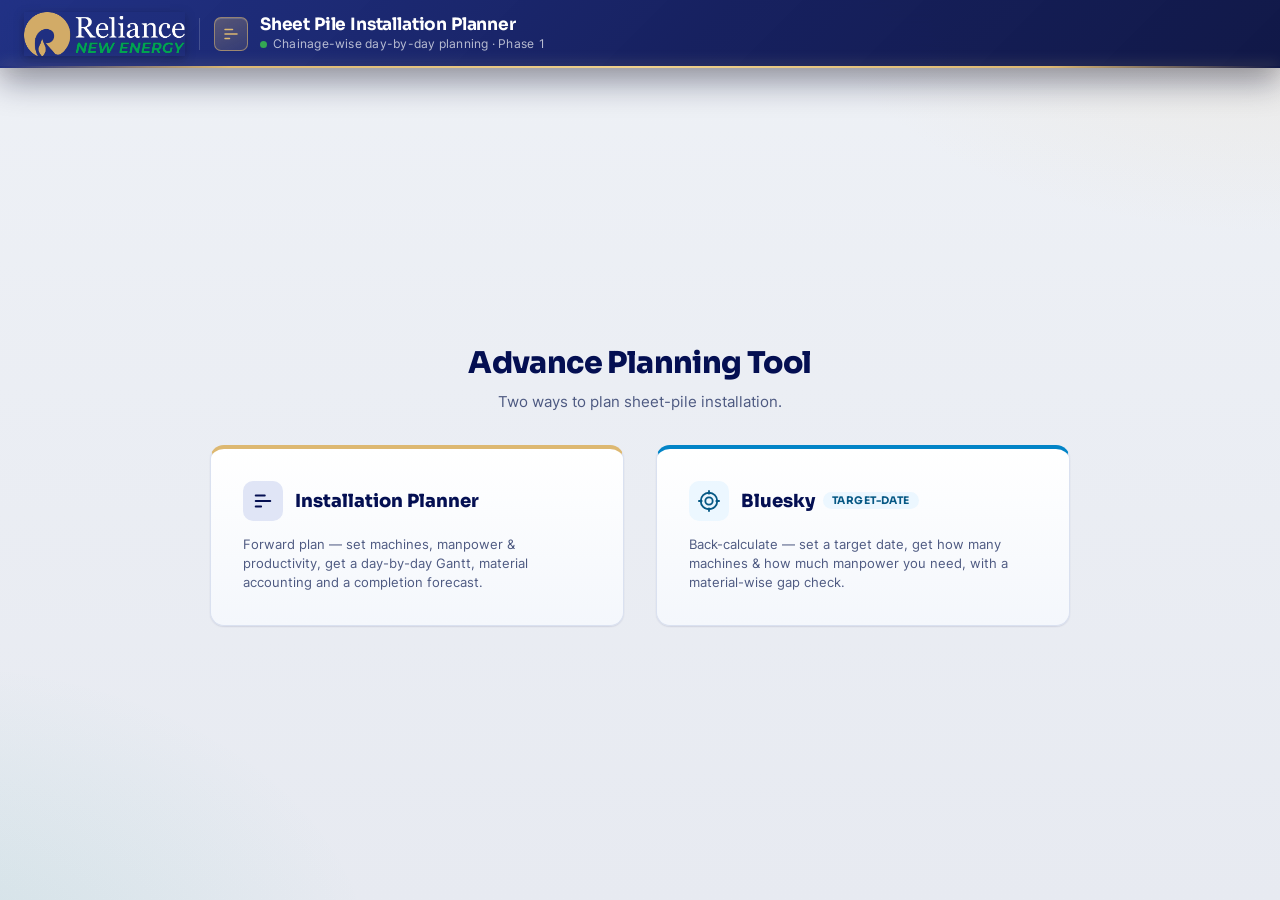
==== index.html @ 80bfe4a7 "Material Avaibility logic update" ====
﻿<!DOCTYPE html>
<html lang="en">
<head>
  <meta charset="UTF-8" />
  <meta name="viewport" content="width=device-width, initial-scale=1.0" />
  <title>Sheet Pile Installation Planner</title>
  <link rel="stylesheet" href="styles.css?v=113" />
  <!--
    SheetJS (xlsx) is vendored locally in ./vendor so the app works fully offline.
    If you prefer the CDN, replace the src below with:
    https://cdnjs.cloudflare.com/ajax/libs/xlsx/0.18.5/xlsx.full.min.js
  -->
  <script src="vendor/xlsx.full.min.js"></script>
</head>
<body>
  <!-- ============================ HEADER ============================ -->
  <header class="app-header">
    <div class="app-header__title">
      <button type="button" id="homeLogoBtn" class="app-header__home" title="Back to home (reset the planner)" aria-label="Back to home">
        <img class="app-header__logo" src="assets/logo1.jpg" alt="Reliance New Energy" />
      </button>
      <span class="app-header__divider" aria-hidden="true"></span>
      <span class="app-header__mark" aria-hidden="true">
        <svg viewBox="0 0 24 24" fill="none" stroke="currentColor" stroke-width="2" stroke-linecap="round" stroke-linejoin="round"><line x1="4" y1="6" x2="14" y2="6"/><line x1="4" y1="12" x2="20" y2="12"/><line x1="4" y1="18" x2="10" y2="18"/></svg>
      </span>
      <div>
        <h1>Sheet Pile Installation Planner</h1>
        <p class="app-header__sub"><span class="live-dot" aria-hidden="true"></span>Chainage-wise day-by-day planning &middot; Phase&nbsp;1 </p>
      </div>
    </div>
    <div class="app-header__actions">
      <!-- The Gantt/Material/Table/Map switcher lives in the Plan card (below the
           forecast), not here. Export stays in the header. -->
      <button type="button" id="exportPlanBtn" class="btn btn--primary" hidden title="Export this plan as a Primavera P6 .xer for taskmapper">
        <svg class="btn-ico" viewBox="0 0 24 24" fill="none" stroke="currentColor" stroke-width="2" stroke-linecap="round" stroke-linejoin="round"><path d="M12 3v12"/><path d="M7 10l5 5 5-5"/><path d="M5 21h14"/></svg><span>Export plan</span>
      </button>
    </div>
  </header>

  <!-- ============================ HOME / MODULE PICKER ============================ -->
  <section class="home" id="homePicker">
    <div class="home__inner">
      <h2 class="home__title">Advance Planning Tool</h2>
      <p class="home__sub">Two ways to plan sheet-pile installation.</p>
      <div class="home__cards">
        <button type="button" class="modcard" data-module="planner">
          <span class="modcard__head">
            <span class="modcard__icon" aria-hidden="true">
              <svg viewBox="0 0 24 24" fill="none" stroke="currentColor" stroke-width="2" stroke-linecap="round" stroke-linejoin="round"><line x1="4" y1="6" x2="14" y2="6"/><line x1="4" y1="12" x2="20" y2="12"/><line x1="4" y1="18" x2="10" y2="18"/></svg>
            </span>
            <span class="modcard__name">Installation Planner</span>
          </span>
          <span class="modcard__desc">Forward plan &mdash; set machines, manpower &amp; productivity, get a day-by-day Gantt, material accounting and a completion forecast.</span>
        </button>
        <button type="button" class="modcard modcard--bluesky" data-module="bluesky">
          <span class="modcard__head">
            <span class="modcard__icon" aria-hidden="true">
              <svg viewBox="0 0 24 24" fill="none" stroke="currentColor" stroke-width="2" stroke-linecap="round" stroke-linejoin="round"><circle cx="12" cy="12" r="9"/><circle cx="12" cy="12" r="4"/><line x1="12" y1="1" x2="12" y2="4"/><line x1="12" y1="20" x2="12" y2="23"/><line x1="1" y1="12" x2="4" y2="12"/><line x1="20" y1="12" x2="23" y2="12"/></svg>
            </span>
            <span class="modcard__name">Bluesky <span class="modcard__tag">target-date</span></span>
          </span>
          <span class="modcard__desc">Back-calculate &mdash; set a target date, get how many machines &amp; how much manpower you need, with a material-wise gap check.</span>
        </button>
      </div>
    </div>
  </section>

  <!-- ============================ INSTALLATION PLANNER MODULE ============================
       Forward planner: user sets machines/manpower/productivity; the engine (engine.js)
       simulates day-by-day and renders Gantt/Material/Table/Map + validation. Layout is a
       collapsible top input panel (#paramsCard) over the full-width results (.bs-results). -->
  <main class="layout layout--stack" id="plannerLayout" hidden>
   <div class="bs-shell">

      <!-- ---- Data files (hidden: files are auto-loaded from ./data/; this card only
           re-appears as a fallback if auto-loading fails, e.g. opened via file://) ---- -->
      <section class="card" id="dataCard" hidden>
        <div class="card__head">
          <h2 class="card__title">Data Files</h2>
          <span class="badge" id="dataStatusBadge">0 / 3 loaded</span>
        </div>
        <div class="card__body">
          <p class="hint">Upload the three source files. Each is parsed in your browser; nothing is uploaded to a server.</p>

          <div class="filerow" data-file="manpower">
            <div class="filerow__main">
              <label class="filelabel">Manpower &amp; machines <span class="filelabel__ext">.xlsx</span></label>
              <div class="filerow__status" data-role="status">Waiting&hellip;</div>
            </div>
            <input type="file" accept=".xlsx" data-input="manpower" />
          </div>

          <div class="filerow" data-file="material">
            <div class="filerow__main">
              <label class="filelabel">Material logistics <span class="filelabel__ext">.xlsx</span></label>
              <div class="filerow__status" data-role="status">Waiting&hellip;</div>
            </div>
            <input type="file" accept=".xlsx" data-input="material" />
          </div>

          <div class="filerow" data-file="progress">
            <div class="filerow__main">
              <label class="filelabel">Progress history <span class="filelabel__ext">.xlsx</span></label>
              <div class="filerow__status" data-role="status">Waiting&hellip;</div>
            </div>
            <input type="file" accept=".xlsx" data-input="progress" />
          </div>

          <div class="filerow__try">
            <button type="button" id="tryBundledBtn" class="btn btn--ghost btn--sm">Try loading bundled ./data files</button>
            <span class="hint hint--inline">(works only when served over http; otherwise upload above)</span>
          </div>
        </div>
      </section>

      <!-- ---- Parameters: collapsible top panel ---- -->
      <section class="bs-panel" id="paramsCard" aria-disabled="true">
        <button type="button" class="bs-panel__bar" id="plannerPanelToggle" aria-expanded="true" aria-controls="paramsBody">
          <span class="bs-panel__title">
            <svg class="bs-panel__ico" viewBox="0 0 24 24" fill="none" stroke="currentColor" stroke-width="2" stroke-linecap="round" stroke-linejoin="round"><path d="M13 2 4 14h6l-1 8 9-12h-6l1-8z"/></svg>
            Plan Parameters
          </span>
          <span class="bs-panel__hint">Onsite last-7-day averages &middot; edit as needed</span>
          <span class="bs-panel__chev" aria-hidden="true">
            <svg viewBox="0 0 24 24" fill="none" stroke="currentColor" stroke-width="2.2" stroke-linecap="round" stroke-linejoin="round"><path d="M6 9l6 6 6-6"/></svg>
          </span>
        </button>

        <div class="bs-panel__wrap" id="paramsBody">
          <div class="bs-panel__body">
            <p class="placeholder" id="paramsPlaceholder">Loading data from ./data/ &hellip;</p>

            <div id="paramsForm" hidden>
              <div class="pl-cols">
                <!-- Column 1 — scope -->
                <div class="bs-col">
                  <div class="field">
                    <span class="field__label">Chainage Priority <span class="field__tag">select one or more</span></span>
                    <div class="ms" id="pPriorityMS">
                      <div class="ms__control" id="pPriorityControl" tabindex="0" role="button" aria-haspopup="listbox" aria-expanded="false">
                        <span class="ms__pills" id="pPriorityPills"></span>
                        <span class="ms__arrow" aria-hidden="true">
                          <svg viewBox="0 0 24 24" fill="none" stroke="currentColor" stroke-width="2" stroke-linecap="round" stroke-linejoin="round"><path d="M6 9l6 6 6-6"/></svg>
                        </span>
                      </div>
                      <div class="ms__menu" id="pPriorityMenu" hidden role="listbox" aria-multiselectable="true"></div>
                    </div>
                  </div>
                  <div class="field">
                    <span class="field__label">Plan Period</span>
                    <div class="radiorow" id="pPeriod">
                      <label class="radio"><input type="radio" name="period" value="2" checked /> 2 weeks</label>
                      <label class="radio"><input type="radio" name="period" value="3" /> 3 weeks</label>
                    </div>
                  </div>
                  <div class="field">
                    <label class="field__label" for="pStart">Plan Start Date <span class="field__tag">Mondays only</span></label>
                    <input type="date" id="pStart" class="input" />
                    <p class="field__hint" id="pStartHint">Default = first Monday after the latest dated record.</p>
                  </div>
                </div>

                <div class="bs-col__divider" aria-hidden="true"></div>

                <!-- Column 2 — resources. Two paired rows (each one aligned slot) so the
                     rows line up with Column 1's single-field slots. -->
                <div class="bs-col">
                  <div class="field-pair">
                    <div class="field">
                      <label class="field__label" for="pMachines">Machines Deployable</label>
                      <input type="number" id="pMachines" class="input" min="0" step="1" />
                      <p class="field__hint" id="pMachinesHint">7-day onsite Avg</p>
                    </div>
                    <div class="field">
                      <label class="field__label" for="pManpower">Manpower</label>
                      <input type="number" id="pManpower" class="input" min="0" step="1" />
                      <p class="field__hint" id="pManpowerHint">7-day onsite Avg</p>
                    </div>
                  </div>
                  <div class="field-pair">
                    <div class="field">
                      <span class="field__label">Work Days / week</span>
                      <div class="ms ms--plain" id="pWorkDaysMS">
                        <div class="ms__control" id="pWorkDaysControl" tabindex="0" role="button" aria-haspopup="listbox" aria-expanded="false">
                          <span class="ms__pills" id="pWorkDaysPills"></span>
                          <span class="ms__arrow" aria-hidden="true">
                            <svg viewBox="0 0 24 24" fill="none" stroke="currentColor" stroke-width="2" stroke-linecap="round" stroke-linejoin="round"><path d="M6 9l6 6 6-6"/></svg>
                          </span>
                        </div>
                        <div class="ms__menu" id="pWorkDaysMenu" hidden role="listbox"></div>
                      </div>
                      <input type="hidden" id="pWorkDays" value="6" />
                    </div>
                    <div class="field">
                      <label class="field__label" for="pWorkhours">Workhours / day</label>
                      <input type="number" id="pWorkhours" class="input" min="1" step="1" />
                      <p class="field__hint" id="pWorkhoursHint">7-day onsite Avg</p>
                    </div>
                  </div>
                  <div class="notice notice--warn" id="capNotice" hidden></div>
                  <div class="field">
                    <label class="field__label" for="pProductivity">
                      Productivity <span class="field__tag">piles / machine / hour</span>
                      <span class="info" id="prodInfo" tabindex="0">&#9432;<span class="info__pop" id="prodInfoPop"></span></span>
                      <span class="seg seg--tight" id="pProdWindowSeg">
                        <button type="button" class="seg__btn is-active" data-window="7">Last 7 days</button>
                        <button type="button" class="seg__btn" data-window="30">Last 30 days</button>
                      </span>
                    </label>
                    <input type="number" id="pProductivity" class="input" min="0.001" step="0.001" />
                    <p class="field__hint" id="pProductivityHint">Onsite Avg (last 7 days)</p>
                  </div>
                </div>

                <div class="bs-col__divider" aria-hidden="true"></div>

                <!-- Column 3 — adjustments -->
                <div class="bs-col">
                  <div class="field">
                    <span class="field__label">Hindrances <span class="field__tag">plan-wide</span></span>
                    <div id="hindranceList" class="hindrance-list"></div>
                    <button type="button" id="addHindranceBtn" class="btn btn--ghost btn--sm">+ Add hindrance</button>
                  </div>
                  <!-- Ramp-up settings inputs are kept in the DOM (hidden) so the engine
                       and the live curve still use their default values; only the
                       Ramp-up curve preview is shown to the planner. -->
                  <div hidden id="rampInputs">
                    <div class="field-grid">
                      <div class="field">
                        <label class="field__label" for="pRampN">Days to steady-state (n)</label>
                        <input type="number" id="pRampN" class="input" min="0" step="1" value="7" />
                      </div>
                      <div class="field">
                        <label class="field__label" for="pPrevMachines">Machines from previous plan</label>
                        <input type="number" id="pPrevMachines" class="input" min="0" step="1" />
                        <p class="field__hint" id="pPrevHint">from localStorage / first run = machines</p>
                      </div>
                    </div>
                    <div class="field">
                      <label class="field__label" for="pRampProfile">Ramp profile (day 0&hellip;n multipliers)</label>
                      <input type="text" id="pRampProfile" class="input input--mono" value="0.45, 0.58, 0.70, 0.80, 0.88, 0.94, 0.98, 1.00" />
                    </div>
                  </div>
                  <div class="field">
                    <label class="field__label">Ramp-up curve <span class="field__tag">live preview</span></label>
                    <div class="ramp-chart" id="rampChart"></div>
                  </div>
                </div>
              </div>

              <div class="bs-actions" id="paramsFoot" hidden>
                <button type="button" id="generateBtn2" class="btn btn--primary bs-process">
                  <svg class="btn-ico" viewBox="0 0 24 24" fill="none" stroke="currentColor" stroke-width="2" stroke-linecap="round" stroke-linejoin="round"><path d="M13 2 4 14h6l-1 8 9-12h-6l1-8z"/></svg><span>Process Plan</span>
                </button>
              </div>
            </div>
          </div>
        </div>
      </section>

    <!-- ============================ RESULTS ============================ -->
    <div class="bs-results">
      <section class="card card--ribbon" id="resultsCard" hidden>
        <div class="card__head">
          <h2 class="card__title">Plan</h2>
          <div class="card__head-meta" id="planMeta"></div>
        </div>
        <div class="card__body">
          <!-- Plan summary: headline + KPI tiles, populated on Generate. -->
          <div class="plan-summary" id="planSummary" hidden></div>

          <!-- View switcher (Gantt / Material / Table / Map) — sits below the forecast. -->
          <div class="view-toggle view-toggle--inpanel" id="viewToggle" hidden>
            <button type="button" class="view-toggle__btn is-active" data-view="gantt">
              <svg class="vt-ico" viewBox="0 0 24 24" fill="none" stroke="currentColor" stroke-width="2" stroke-linecap="round" stroke-linejoin="round"><line x1="4" y1="6" x2="14" y2="6"/><line x1="4" y1="12" x2="20" y2="12"/><line x1="4" y1="18" x2="10" y2="18"/></svg><span>Gantt</span>
            </button>
            <button type="button" class="view-toggle__btn" data-view="material">
              <svg class="vt-ico" viewBox="0 0 24 24" fill="none" stroke="currentColor" stroke-width="2" stroke-linecap="round" stroke-linejoin="round"><path d="M12 2 3 7v10l9 5 9-5V7z"/><path d="M3 7l9 5 9-5"/><path d="M12 12v10"/></svg><span>Material</span>
            </button>
            <button type="button" class="view-toggle__btn" data-view="table">
              <svg class="vt-ico" viewBox="0 0 24 24" fill="none" stroke="currentColor" stroke-width="2" stroke-linecap="round" stroke-linejoin="round"><rect x="3" y="4" width="18" height="16" rx="2"/><line x1="3" y1="10" x2="21" y2="10"/><line x1="9" y1="4" x2="9" y2="20"/></svg><span>Table</span>
            </button>
            <button type="button" class="view-toggle__btn" data-view="map">
              <svg class="vt-ico" viewBox="0 0 24 24" fill="none" stroke="currentColor" stroke-width="2" stroke-linecap="round" stroke-linejoin="round"><path d="M9 4 3 6v14l6-2 6 2 6-2V4l-6 2z"/><line x1="9" y1="4" x2="9" y2="18"/><line x1="15" y1="6" x2="15" y2="20"/></svg><span>Map</span>
            </button>
          </div>

          <div class="emptystate" id="resultsEmpty">
            <div class="emptystate__icon">&#128221;</div>
            <p>Load data, choose a priority, then <strong>Generate Plan</strong>.</p>
          </div>

          <!-- Gantt -->
          <div class="view view--gantt" id="ganttView" hidden>
            <div class="gantt-controls">
              <div class="seg" id="ganttColorMode">
                <span class="seg__label">Color by:</span>
                <button type="button" class="seg__btn is-active" data-mode="profile">Material</button>
                <button type="button" class="seg__btn" data-mode="machine">Machine</button>
              </div>
              <div class="gantt-legend" id="ganttLegend"></div>
            </div>
            <div class="gantt-scroll" id="ganttScroll"></div>
          </div>

          <!-- Material (day-by-day availability per profile) -->
          <div class="view view--material" id="materialView" hidden>
            <div class="table-controls">
              <span class="hint hint--inline" id="materialSummary"></span>
            </div>
            <div class="table-scroll" id="materialScroll"></div>
            <p class="field__hint" style="margin-top:8px">
              <strong>(AVAIL) Available</strong> = net <strong>Accepted at Site</strong> stock (already-installed piles deducted) carried into the day, before that day's use.
              <strong>(IN) Inbound</strong> = qty arriving that day (Expected Arrival); it rolls into Available the next day.
              <strong>Used</strong> = piles the plan installs that day; the balance carries to the next day. Inbound shows on off days too, since material still arrives.
            </p>
          </div>

          <!-- Table -->
          <div class="view view--table" id="tableView" hidden>
            <div class="table-controls">
              <label class="inline-field">Group by
                <select id="tableGroup" class="input input--sm">
                  <option value="date" selected>Date</option>
                  <option value="chainage">Chainage</option>
                  <option value="machine">Machine</option>
                </select>
              </label>
              <span class="hint hint--inline" id="tableSummary"></span>
            </div>
            <div class="table-scroll" id="tableScroll"></div>
          </div>

          <!-- Map (plan view of the sheetpile boundary) -->
          <div class="view view--map" id="mapView" hidden>
            <div class="map-controls">
              <div class="seg" id="mapZoom">
                <span class="seg__label">Zoom:</span>
                <button type="button" class="seg__btn" id="mapZoomOut" title="Zoom out">&minus;</button>
                <button type="button" class="seg__btn" id="mapZoomFit" title="Fit to view">Fit</button>
                <button type="button" class="seg__btn" id="mapZoomIn" title="Zoom in">+</button>
              </div>
              <div class="map-legend" id="mapLegend"></div>
            </div>
            <div class="map-canvas" id="mapScroll"></div>
            <div class="map-info" id="mapInfo">Drag to pan, scroll to zoom. Hover a chainage for details; click to pin. Click a legend entry to filter.</div>
          </div>
        </div>
      </section>

      <!-- Validation -->
      <section class="card" id="validationCard" hidden>
        <div class="card__head">
          <h2 class="card__title">Manpower resources and productivity</h2>
          <span class="badge" id="feasibilityBadge"></span>
        </div>
        <div class="card__body" id="validationBody"></div>
      </section>

      <!-- Recent progress: piles installed, aggregated by week or month (from progress history) -->
      <section class="card" id="progressCard" hidden>
        <div class="card__body">
          <!-- Header row: title + dynamic subtitle (left), Week/Month toggle + ‹ › paging (right). -->
          <div class="subm-head">
            <div>
              <h2 class="subm-title">Recent progress <span class="subm-title__help" tabindex="0" title="• Week: Monday to Sunday (7 days)&#10;• Month: All days in a calendar month"><svg viewBox="0 0 24 24" width="16" height="16" fill="none" stroke="currentColor" stroke-width="2" stroke-linecap="round" stroke-linejoin="round"><circle cx="12" cy="12" r="10"/><path d="M12 16v-4M12 8h.01"/></svg></span></h2>
              <p class="subm-sub" id="progressSub"></p>
            </div>
            <div class="subm-controls">
              <div class="seg2" id="progressMode">
                <button type="button" class="seg2__btn is-active" data-mode="week">Week</button>
                <button type="button" class="seg2__btn" data-mode="month">Month</button>
              </div>
              <div class="progress-nav">
                <button type="button" class="progress-nav__btn" id="progressPrev" title="Older" aria-label="Older">
                  <svg viewBox="0 0 24 24" width="16" height="16" fill="none" stroke="currentColor" stroke-width="2.4" stroke-linecap="round" stroke-linejoin="round"><path d="M15 18l-6-6 6-6"/></svg>
                </button>
                <button type="button" class="progress-nav__btn" id="progressNext" title="Newer" aria-label="Newer">
                  <svg viewBox="0 0 24 24" width="16" height="16" fill="none" stroke="currentColor" stroke-width="2.4" stroke-linecap="round" stroke-linejoin="round"><path d="M9 6l6 6-6 6"/></svg>
                </button>
              </div>
            </div>
          </div>
          <div class="daychart" id="progressChart"></div>
          <!-- Legend -->
          <div class="subm-legend">
            <span class="subm-legend__item"><span class="subm-legend__dot"></span> Piles installed</span>
            <span class="subm-legend__item"><span class="subm-legend__line"></span> <span id="progressTrendLabel">Moving avg (3-week)</span></span>
          </div>
        </div>
      </section>
    </div>
   </div>
  </main>

  <!-- ============================ BLUESKY MODULE ============================
       Target-date back-planner: user sets a target date + priorities; bluesky.js back-
       calculates the machines/manpower needed, a material gap check, a schedule and a
       schedule-led probability of success. Wiring/rendering live in bluesky_ui.js. -->
  <main class="layout layout--bluesky" id="blueskyLayout" hidden>
   <div class="bs-shell">

    <!-- ---- Bluesky inputs: collapsible top panel ---- -->
    <section class="bs-panel" id="bsParamsCard">
      <button type="button" class="bs-panel__bar" id="bsPanelToggle" aria-expanded="true" aria-controls="bsPanelWrap">
        <span class="bs-panel__title">
          <svg class="bs-panel__ico" viewBox="0 0 24 24" fill="none" stroke="currentColor" stroke-width="2" stroke-linecap="round" stroke-linejoin="round"><circle cx="12" cy="12" r="9"/><circle cx="12" cy="12" r="3"/></svg>
          Target &amp; Scope
        </span>
        <span class="bs-panel__hint" id="bsPanelHint">Set your target date, priorities &amp; pace</span>
        <span class="bs-panel__chev" aria-hidden="true">
          <svg viewBox="0 0 24 24" fill="none" stroke="currentColor" stroke-width="2.2" stroke-linecap="round" stroke-linejoin="round"><path d="M6 9l6 6 6-6"/></svg>
        </span>
      </button>

      <div class="bs-panel__wrap" id="bsPanelWrap">
        <div class="bs-panel__body">
          <p class="placeholder" id="bsPlaceholder">Loading data from ./data/ &hellip;</p>

          <div id="bsForm" hidden>
            <div class="bs-cols">
              <!-- Section 1 — target & scope -->
              <div class="bsp-col bsp-col--scope">
                <div class="field">
                  <label class="field__label" for="bsTarget">Target Date <span class="field__tag">finish by</span></label>
                  <input type="date" id="bsTarget" class="input" />
                  <p class="field__hint" id="bsStartHint"></p>
                </div>

                <div class="field">
                  <span class="field__label">Priorities <span class="field__tag">select one or more</span></span>
                  <div class="ms" id="bsPriorityMS">
                    <div class="ms__control" id="bsMsControl" tabindex="0" role="button" aria-haspopup="listbox" aria-expanded="false">
                      <span class="ms__pills" id="bsMsPills"></span>
                      <span class="ms__arrow" aria-hidden="true">
                        <svg viewBox="0 0 24 24" fill="none" stroke="currentColor" stroke-width="2" stroke-linecap="round" stroke-linejoin="round"><path d="M6 9l6 6 6-6"/></svg>
                      </span>
                    </div>
                    <div class="ms__menu" id="bsMsMenu" hidden role="listbox" aria-multiselectable="true"></div>
                  </div>
                  <p class="field__hint" id="bsScopeHint"></p>
                </div>

                <div class="field">
                  <label class="field__label">Ramp-up curve <span class="field__tag">live preview</span></label>
                  <div class="ramp-chart" id="bsRampChart"></div>
                </div>
              </div>

              <div class="bs-col__divider" aria-hidden="true"></div>

              <!-- Section 2 — pace -->
              <div class="bsp-col">
                <div class="field">
                  <span class="field__label">Work Days / week</span>
                  <div class="ms ms--plain" id="bsWorkDaysMS">
                    <div class="ms__control" id="bsWorkDaysControl" tabindex="0" role="button" aria-haspopup="listbox" aria-expanded="false">
                      <span class="ms__pills" id="bsWorkDaysPills"></span>
                      <span class="ms__arrow" aria-hidden="true">
                        <svg viewBox="0 0 24 24" fill="none" stroke="currentColor" stroke-width="2" stroke-linecap="round" stroke-linejoin="round"><path d="M6 9l6 6 6-6"/></svg>
                      </span>
                    </div>
                    <div class="ms__menu" id="bsWorkDaysMenu" hidden role="listbox"></div>
                  </div>
                  <input type="hidden" id="bsWorkDays" value="6" />
                </div>
                <div class="field">
                  <label class="field__label" for="bsWorkhours">Workhours / day</label>
                  <input type="number" id="bsWorkhours" class="input" min="1" step="1" />
                </div>
                <div class="field">
                  <label class="field__label" for="bsProductivity">
                    Productivity <span class="field__tag">piles / machine / hour</span>
                    <span class="info" id="bsProdInfo" tabindex="0">&#9432;<span class="info__pop" id="bsProdInfoPop"></span></span>
                  </label>
                  <input type="number" id="bsProductivity" class="input" min="0.001" step="0.001" />
                  <p class="field__hint" id="bsProdHint">Onsite Avg (last 7 days)</p>
                </div>
                <div class="field">
                  <label class="field__label" for="bsPrevMachines">Already Installed Machines <span class="field__tag">steady-state</span></label>
                  <input type="number" id="bsPrevMachines" class="input" min="0" step="1" />
                  <p class="field__hint" id="bsPrevHint">Machines beyond this ramp up before reaching full productivity.</p>
                </div>
              </div>
            </div>

            <div class="bs-actions">
              <button type="button" id="bsCalcBtn" class="btn btn--primary bs-process">
                <svg class="btn-ico" viewBox="0 0 24 24" fill="none" stroke="currentColor" stroke-width="2" stroke-linecap="round" stroke-linejoin="round"><circle cx="12" cy="12" r="9"/><circle cx="12" cy="12" r="3"/></svg><span>Process Plan</span>
              </button>
            </div>
          </div>
        </div>
      </div>
    </section>

    <!-- ---- Bluesky results ---- -->
    <div class="bs-results">
      <section class="card card--ribbon" id="bsResultsCard" hidden>
        <div class="card__head">
          <h2 class="card__title">Plan</h2>
          <div class="card__head-meta" id="bsMeta"></div>
        </div>
        <div class="card__body">
          <div class="plan-summary" id="bsSummary" hidden></div>
        </div>
      </section>

      <!-- Tab switcher for the two result panels -->
      <div class="bs-tabs" id="bsTabs" hidden role="tablist">
        <button type="button" class="bs-tab is-active" data-bstab="material" role="tab">Priority &amp; Material-wise Check</button>
        <button type="button" class="bs-tab" data-bstab="plan" role="tab">Chainage-wise &amp; Machine-wise Plan</button>
      </div>

      <section class="card" id="bsProfileCard" hidden>
        <div class="card__head">
          <h2 class="card__title">Priority & Material-wise Check</h2>
          <span class="badge" id="bsProfileBadge"></span>
        </div>
        <div class="card__body">
          <p class="hint" id="bsProfileHint" style="margin-bottom:12px"></p>
          <div class="table-scroll" id="bsProfileScroll"></div>
          <p class="field__hint" style="margin-top:8px">
            <strong>At site</strong> = net Accepted-at-Site stock (already-installed piles deducted).
            <strong>In transit</strong> = ordered material expected to arrive and be usable on/before the target date.
            <strong>Gap</strong> = remaining demand not covered by At site + In transit &mdash; these piles cannot be installed until more material is ordered.
            <strong>Work halts</strong> = the day a profile runs out of material at the required pace.
          </p>
        </div>
      </section>

      <!-- Chainage-wise / machine-wise day-by-day plan (material assumed unlimited) -->
      <section class="card" id="bsTableCard" hidden>
        <div class="card__head">
          <h2 class="card__title">Chainage-wise &amp; machine-wise plan</h2>
          <span class="badge badge--muted">As per Full Material Availability</span>
        </div>
        <div class="card__body">
          <div class="table-controls">
            <label class="inline-field">Group by
              <select id="bsTableGroup" class="input input--sm">
                <option value="date" selected>Date</option>
                <option value="chainage">Chainage</option>
                <option value="machine">Machine</option>
              </select>
            </label>
            <span class="hint hint--inline" id="bsTableSummary"></span>
          </div>
          <div class="table-scroll" id="bsTableScroll"></div>
        </div>
      </section>
    </div>
   </div>
  </main>

  <!-- Bluesky processing loader — a sequential checklist (constant ~3s) -->
  <div class="bs-loader" id="bsLoader" hidden>
    <div class="bs-loader__card">
      <div class="bs-loader__head">
        <span class="bs-loader__spark" aria-hidden="true">
          <svg viewBox="0 0 24 24" fill="none" stroke="currentColor" stroke-width="2" stroke-linecap="round" stroke-linejoin="round"><circle cx="12" cy="12" r="9"/><circle cx="12" cy="12" r="3"/></svg>
        </span>
        <div>
          <div class="bs-loader__title">Processing plan</div>
          <div class="bs-loader__sub">Crunching your target &amp; actuals&hellip;</div>
        </div>
      </div>
      <ul class="bs-loader__list" id="bsLoaderList"></ul>
    </div>
  </div>

  <!-- Blocked-chainages popup (Installation Planner): a table of chainages that
       have no usable material, shown against their profile / item code / scope. -->
  <div class="modal-overlay" id="blockedModal" hidden>
    <div class="modal modal--wide" role="dialog" aria-modal="true" aria-labelledby="blockedModalTitle">
      <div class="modal__head">
        <span id="blockedModalTitle">Blocked chainages &middot; no usable material</span>
        <span class="modal__head-right">
          <span class="warn-badge w-warn" id="blockedCount"></span>
          <button type="button" class="modal__x" id="blockedCloseX" aria-label="Close" title="Close">&times;</button>
        </span>
      </div>
      <div class="modal__body">
        <div class="table-scroll" id="blockedModalScroll"></div>
      </div>
    </div>
  </div>

  <!-- Warnings confirmation modal: review warnings, then Proceed or Abort -->
  <div class="modal-overlay" id="warnModal" hidden>
    <div class="modal" role="dialog" aria-modal="true" aria-labelledby="warnModalTitle">
      <div class="modal__head">
        <span id="warnModalTitle">Plan warnings</span>
        <span class="warn-badge w-warn" id="warnCount"></span>
      </div>
      <div class="modal__body">
        <p class="modal__q">Review the warnings below.</p>
        <ul class="warnlist" id="warnModalList"></ul>
      </div>
      <div class="modal__actions">
        <button type="button" class="btn btn--ghost" id="warnAbort">Abort &mdash; back to planning</button>
        <span class="modal__spacer"></span>
        <button type="button" class="btn btn--primary" id="warnProceed">Proceed</button>
      </div>
    </div>
  </div>

  <!-- Toast -->
  <div class="toast" id="toast" hidden></div>

  <!-- three.js vendored locally (Map view WebGL renderer); works offline. -->
  <script src="vendor/three.min.js"></script>
  <!-- Scripts (load order matters: util -> data -> engine -> xer -> ui).
       The ?v= query string is a cache-buster: bump it whenever js/ changes so
       browsers don't run a stale copy. -->
  <script src="js/chainage_data.js?v=105"></script>
  <script src="js/util.js?v=122"></script>
  <script src="js/data.js?v=122"></script>
  <script src="js/engine.js?v=120"></script>
  <script src="js/xer.js?v=105"></script>
  <script src="js/ui.js?v=121"></script>
  <!-- Bluesky target-date back-planner (loads after ui.js so it can read the shared store). -->
  <script src="js/bluesky.js?v=105"></script>
  <script src="js/bluesky_ui.js?v=108"></script>
</body>
</html>
---- styles.css ----
/* =============================================================================
   Sheet Pile Installation Planner — placeholder design system
   All colors, radii, spacing and typography live in :root so a real design
   system can be dropped in by swapping these custom properties.
   ============================================================================= */

/* ---- Vendored webfonts (offline-safe: files live in ./assets/fonts) --------
   Inter  → dense UI, body, tables, data.
   Sora   → display face for headings and hero numbers.                       */
@font-face { font-family: "Inter"; font-style: normal; font-weight: 400; font-display: swap; src: url("assets/fonts/inter-400.woff2") format("woff2"); }
@font-face { font-family: "Inter"; font-style: normal; font-weight: 500; font-display: swap; src: url("assets/fonts/inter-500.woff2") format("woff2"); }
@font-face { font-family: "Inter"; font-style: normal; font-weight: 600; font-display: swap; src: url("assets/fonts/inter-600.woff2") format("woff2"); }
@font-face { font-family: "Inter"; font-style: normal; font-weight: 700; font-display: swap; src: url("assets/fonts/inter-700.woff2") format("woff2"); }
@font-face { font-family: "Inter"; font-style: normal; font-weight: 800; font-display: swap; src: url("assets/fonts/inter-800.woff2") format("woff2"); }
@font-face { font-family: "Sora"; font-style: normal; font-weight: 600; font-display: swap; src: url("assets/fonts/sora-600.woff2") format("woff2"); }
@font-face { font-family: "Sora"; font-style: normal; font-weight: 700; font-display: swap; src: url("assets/fonts/sora-700.woff2") format("woff2"); }
@font-face { font-family: "Sora"; font-style: normal; font-weight: 800; font-display: swap; src: url("assets/fonts/sora-800.woff2") format("woff2"); }

:root {
  /* ---- Reliance brand ---- */
  --navy:          #040F52;   /* Reliance blue */
  --navy-600:      #1a2a7f;   /* lighter navy (gradients / hover) */
  --navy-500:      #26379c;
  --gold:          #DDB871;   /* Reliance gold (matches Export Plan button gradient midtone) */
  --gold-600:      #CBA157;   /* deeper gold (borders / hover) */
  --gold-700:      #b98f3f;   /* darkest gold (button border) */
  --gold-300:      #F0D28C;
  --gold-100:      #f8ecd4;   /* pale gold wash */
  --green:         #34A853;   /* New Energy green */
  --green-600:     #2b8f46;
  --green-100:     #e4f5ea;

  /* ---- Modern accent tones (used as vivid tinted tiles on the light planner
     surface, so the plan window reads colourful & sleek, not plain white) ---- */
  --t-indigo:      #4f46e5;  --t-indigo-ink: #3730a3;  --t-indigo-bg1: #eef1ff;  --t-indigo-bg2: #e2e7ff;  --t-indigo-bd: #d3daff;
  --t-violet:      #7c3aed;  --t-violet-ink: #5b21b6;  --t-violet-bg1: #f5edfe;  --t-violet-bg2: #ece0fd;  --t-violet-bd: #e2d2fb;
  --t-teal:        #0d9488;  --t-teal-ink:   #0f766e;  --t-teal-bg1:   #e6faf6;  --t-teal-bg2:   #d3f4ee;  --t-teal-bd:   #c2eee5;
  --t-amber:       #d97706;  --t-amber-ink:  #b45309;  --t-amber-bg1:  #fff6e6;  --t-amber-bg2:  #ffedcf;  --t-amber-bd:  #ffe0ad;
  --t-rose:        #e11d48;  --t-rose-ink:   #be123c;  --t-rose-bg1:   #fff0f3;  --t-rose-bg2:   #ffe0e7;  --t-rose-bd:   #ffcdd8;
  --t-sky:         #0284c7;  --t-sky-ink:    #075985;  --t-sky-bg1:    #ecf7ff;  --t-sky-bg2:    #d9eeff;  --t-sky-bd:    #c3e3fb;
  --t-emerald:     #059669;  --t-emerald-ink:#047857;  --t-emerald-bg1:#e8faf0;  --t-emerald-bg2:#d5f4e3;  --t-emerald-bd:#c2edd5;

  /* Surfaces & neutrals (cool blue-grey to sit with navy) */
  --bg:            #e9edf6;
  --surface:       #ffffff;
  --surface-2:     #f4f7fc;
  --surface-3:     #e7edf8;
  --border:        #dae1f0;
  --border-strong: #c1cbe1;

  /* Text (navy-ink) */
  --text:          #0e1738;
  --text-muted:    #4d5981;
  --text-muted1:   #616d92;
  --text-faint:    #8791b0;

  /* Accent = brand navy; gold is the sparkle accent */
  --accent:        #040F52;
  --accent-700:    #1a2a7f;   /* hover: perceptibly lighter navy */
  --accent-100:    #e0e5f6;   /* pale navy wash (row hover / focus) */
  --accent-fg:     #ffffff;

  /* Semantic */
  --success:       #1f8f5f;
  --success-bg:    #e4f5ec;
  --warning:       #b6791f;
  --warning-bg:    #fcf2dd;
  --danger:        #c2412f;
  --danger-bg:     #fbe7e3;
  --info:          #2f5fb0;
  --info-bg:       #e6eefb;

  /* Radii */
  --r-sm: 4px;
  --r-md: 8px;
  --r-lg: 14px;

  /* Spacing scale */
  --s-1: 4px;
  --s-2: 8px;
  --s-3: 12px;
  --s-4: 16px;
  --s-5: 24px;
  --s-6: 32px;

  /* Shadows (navy-tinted) */
  --shadow-sm: 0 1px 2px rgba(4,15,82,0.07), 0 1px 1px rgba(4,15,82,0.04);
  --shadow-md: 0 6px 20px rgba(4,15,82,0.10);
  --shadow-pop: 0 14px 36px rgba(4,15,82,0.24);

  /* Brand gradients */
  --grad-navy: linear-gradient(135deg, #0a1c78 0%, #040F52 55%, #030b3d 100%);
  --grad-gold: linear-gradient(135deg, #F0D28C 0%, #DDB871 52%, #CBA157 100%);

  /* Typography */
  --font: "Inter", -apple-system, BlinkMacSystemFont, "Segoe UI", Roboto, Helvetica, Arial, sans-serif;
  --display: "Sora", "Inter", -apple-system, BlinkMacSystemFont, "Segoe UI", Roboto, Helvetica, Arial, sans-serif;
  --mono: "SFMono-Regular", ui-monospace, "Cascadia Mono", Consolas, monospace;

  --header-h: 68px;
}

/* ---- Reset-ish ---- */
* { box-sizing: border-box; }
/* The HTML `hidden` attribute must always win, even when an element also has an
   author `display` rule (e.g. .modal-overlay/.view-toggle use display:flex). */
[hidden] { display: none !important; }
html, body { margin: 0; padding: 0; }
body {
  font-family: var(--font);
  /* Light, warm-neutral canvas — a faint gold glow top-right, a whisper of teal
     bottom-left. Keeps the workspace calm so the dark control panel + colourful
     result cards carry the identity. */
  background:
    radial-gradient(820px 480px at 100% -6%, rgba(221,184,113,0.16), transparent 60%),
    radial-gradient(760px 520px at -6% 108%, rgba(13,148,136,0.10), transparent 60%),
    linear-gradient(180deg, #eef1f6 0%, #e7eaf1 100%);
  background-color: #e9ecf3;   /* solid fallback so scrolled areas never render blank */
  color: var(--text);
  font-size: 14px;
  line-height: 1.45;
  -webkit-font-smoothing: antialiased;
  -moz-osx-font-smoothing: grayscale;
  text-rendering: optimizeLegibility;
  /* Inter: tabular figures so columns of numbers line up; disambiguated l. */
  font-feature-settings: "tnum" 1, "cv05" 1;
}
h1, h2, h3, p { margin: 0; }
button { font-family: inherit; }
.tnum, .num, td.num, th.num { font-variant-numeric: tabular-nums; }

/* Slim brand scrollbars */
* { scrollbar-width: thin; scrollbar-color: var(--border-strong) transparent; }
::-webkit-scrollbar { width: 10px; height: 10px; }
::-webkit-scrollbar-thumb { background: var(--border-strong); border-radius: 999px; border: 2px solid transparent; background-clip: content-box; }
::-webkit-scrollbar-thumb:hover { background: var(--navy-600); background-clip: content-box; }
::-webkit-scrollbar-track { background: transparent; }

/* ============================ HEADER ============================ */
.app-header {
  position: sticky;
  top: 0;
  z-index: 40;
  height: var(--header-h);
  display: flex;
  align-items: center;
  justify-content: space-between;
  padding: 0 var(--s-5);
  /* frosted-glass navy bar (matches .bs-panel__bar / var(--grad-navy)) */
  background: linear-gradient(135deg, rgba(10,28,120,0.90) 0%, rgba(4,15,82,0.92) 55%, rgba(3,11,61,0.94) 100%);
  backdrop-filter: blur(16px) saturate(1.35);
  -webkit-backdrop-filter: blur(16px) saturate(1.35);
  box-shadow: 0 12px 34px rgba(3,8,40,0.45);
}
/* glowing gold accent line along the bottom edge */
.app-header::after {
  content: ""; position: absolute; left: 0; right: 0; bottom: 0; height: 2.5px;
  background: linear-gradient(90deg, rgba(221,184,113,0) 0%, var(--gold) 18%, var(--gold-300) 50%, var(--gold) 82%, rgba(221,184,113,0) 100%);
  box-shadow: 0 0 14px rgba(240,210,140,0.55);
}
.app-header__title { display: flex; align-items: center; gap: var(--s-3); }
/* Logo doubles as a "home" button (reloads to the fresh planner). */
.app-header__home {
  border: 0; background: transparent; padding: 0; cursor: pointer; line-height: 0;
  border-radius: var(--r-md); transition: transform .12s ease, filter .12s ease;
}
.app-header__home:hover { transform: translateY(-1px); filter: brightness(1.06); }
.app-header__home:focus-visible { outline: 2px solid var(--gold); outline-offset: 2px; }
.app-header__logo {
  height: 44px; width: auto; display: block; object-fit: contain;
  box-shadow: 0 3px 10px rgba(0,0,0,0.26);
}
.app-header__divider { width: 1px; height: 32px; background: rgba(255,255,255,0.18); margin: 0 2px; }
/* product mark: sheet-pile glyph in a gold-tinted rounded chip */
.app-header__mark {
  display: inline-flex; align-items: center; justify-content: center;
  width: 34px; height: 34px; border-radius: 7px; flex: none;
  background: linear-gradient(155deg, rgba(221,184,113,0.30), rgba(221,184,113,0.12));
  border: 1px solid rgba(221,184,113,0.55); color: var(--gold);
  box-shadow: inset 0 1px 0 rgba(255,255,255,0.15);
}
.app-header__mark svg { width: 18px; height: 18px; }
.app-header h1 { font-family: var(--display); font-size: 17px; font-weight: 700; letter-spacing: -.01em; color: #ffffff; line-height: 1.15; }
.app-header__sub { display: flex; align-items: center; gap: 6px; font-size: 11.5px; color: rgba(255,255,255,0.70); letter-spacing: .02em; margin-top: 1px; }
/* pulsing green "live" dot — energy cue */
.live-dot { width: 7px; height: 7px; border-radius: 50%; background: var(--green); box-shadow: 0 0 0 0 rgba(52,168,83,0.55); animation: livePulse 2.4s ease-out infinite; }
@keyframes livePulse { 0% { box-shadow: 0 0 0 0 rgba(52,168,83,0.55); } 70% { box-shadow: 0 0 0 6px rgba(52,168,83,0); } 100% { box-shadow: 0 0 0 0 rgba(52,168,83,0); } }
.app-header__actions { display: flex; align-items: center; gap: var(--s-3); }
@media (prefers-reduced-motion: reduce) { .live-dot { animation: none; } }

/* ============================ LAYOUT ============================ */
.layout {
  display: grid;
  grid-template-columns: 392px minmax(0, 1fr);
  gap: var(--s-5);
  padding: var(--s-5);
  align-items: start;
  max-width: 1680px;
  margin: 0 auto;
}
/* The input console stays pinned while the results scroll. It's a fixed-height
   sticky column with its own internal scroll, so it never causes the page to
   "half-scroll". */
.sidebar {
  display: flex; flex-direction: column; gap: var(--s-5);
  position: sticky; top: calc(var(--header-h) + var(--s-4));
  align-self: start;
}
/* The input console is a fixed-height column: its head stays put, the fields
   scroll in the middle, and the Generate button is pinned as a footer so it is
   ALWAYS visible (never clipped below the fold). */
.sidebar .card--ribbon {
  display: flex; flex-direction: column; min-height: 0;
  max-height: calc(100vh - var(--header-h) - var(--s-4) * 2);
}
.sidebar .card--ribbon > .card__head { flex: none; }
.sidebar .card--ribbon > .card__body {
  flex: 1 1 auto; min-height: 0;
  overflow-y: auto; overflow-x: hidden;
}
.main { display: flex; flex-direction: column; gap: var(--s-5); min-width: 0; }

/* Collapsed state: hide the inputs sidebar so the plan gets the full width. */
.layout.is-collapsed { grid-template-columns: minmax(0, 1fr); }
.layout.is-collapsed .sidebar { display: none; }

@media (max-width: 1080px) {
  .layout { grid-template-columns: 1fr; }
  .sidebar { position: static; }
  .sidebar .card--ribbon { max-height: none; }
  .sidebar .card--ribbon > .card__body { overflow: visible; }
}

/* ============================ CARDS ============================ */
/* Default cards = the light "planner" surface (results / validation). */
.card {
  background: #ffffff;
  border: 1px solid #e5e9f2;
  border-radius: 16px;
  box-shadow: 0 14px 36px rgba(23,33,66,0.10), 0 2px 6px rgba(23,33,66,0.06);
  overflow: hidden;
}
.card__head {
  display: flex; align-items: center; justify-content: space-between; gap: var(--s-3);
  padding: 14px var(--s-4);
  background: linear-gradient(180deg, #17307e 0%, #0e2064 100%);   /* brand-blue band */
  border-bottom: 1px solid rgba(221,184,113,0.40);
}
.card__title {
  display: flex; align-items: center; gap: var(--s-2);
  font-family: var(--display); font-size: 12.5px; font-weight: 700; text-transform: uppercase; letter-spacing: .08em; color: #ffffff;
}
.card__title::before {
  content: ""; width: 4px; height: 15px; border-radius: 2px;
  background: linear-gradient(180deg, var(--gold-300), var(--gold)); display: inline-block; flex: none;   /* gold tick pops on blue */
  box-shadow: 0 0 8px rgba(240,210,140,0.5);
}
.card__head-meta { font-size: 12px; color: #ffffff; display: flex; gap: var(--s-3); flex-wrap: wrap; }
.card__head-meta span:not(:first-child)::before { content: "\00b7"; margin-right: var(--s-3); color: rgba(255,255,255,0.4); }
.card__head-meta strong { color: #ecd9ac; }
.card__head-spacer { flex: 1; }
.card__body { padding: var(--s-4); }
.card[aria-disabled="true"] .card__body { opacity: .55; }
.card--ribbon { position: relative; }

/* ---- INPUT CONSOLE (sidebar) = dark navy control panel ----------------------
   A deliberately different surface from the light results, so the two halves of
   the screen read as distinct "windows". --------------------------------------- */
.sidebar .card {
  background: linear-gradient(180deg, #0e1f66 0%, #0a1348 100%);
  border-color: rgba(255,255,255,0.10);
  box-shadow: 0 22px 50px rgba(4,12,55,0.5);
  color: #dbe2f4;
}
.sidebar .card__head {
  background: rgba(255,255,255,0.045);
  border-bottom: 1px solid rgba(221,184,113,0.45);
}
.sidebar .card__title { color: #fff; }
.sidebar .card__title::before { background: linear-gradient(180deg, var(--gold-300), var(--gold)); box-shadow: 0 0 10px rgba(221,184,113,0.6); }
.sidebar .card__body { padding: var(--s-5) var(--s-4); }
.sidebar .card__head .badge--muted { background: rgba(255,255,255,0.12); color: rgba(255,255,255,0.85); border: 1px solid rgba(255,255,255,0.18); }
.sidebar .placeholder { color: rgba(219,226,244,0.6); }

/* Form controls on the dark control panel */
.sidebar .field__label { color: rgba(219,226,244,0.72); }
.sidebar .field__hint { color: rgba(219,226,244,0.5); }
.sidebar .field__tag { background: rgba(255,255,255,0.1); color: #ecd9ac; }
.sidebar .field__hint .hint-auto { color: var(--gold-300); }
.sidebar .input {
  background: rgba(255,255,255,0.07);
  border-color: rgba(255,255,255,0.16);
  color: #ffffff;
}
.sidebar .input::placeholder { color: rgba(255,255,255,0.42); }
.sidebar .input:hover { border-color: rgba(221,184,113,0.5); }
.sidebar .input:focus { background: rgba(255,255,255,0.12); border-color: var(--gold); box-shadow: 0 0 0 4px rgba(221,184,113,0.28); }
.sidebar select.input {
  background-image:
    url("data:image/svg+xml;utf8,<svg xmlns='http://www.w3.org/2000/svg' width='16' height='16' viewBox='0 0 24 24' fill='none' stroke='%23e0b667' stroke-width='3' stroke-linecap='round' stroke-linejoin='round'><path d='M6 9l6 6 6-6'/></svg>"),
    linear-gradient(180deg, rgba(255,255,255,0.09), rgba(255,255,255,0.05));
  background-repeat: no-repeat, no-repeat;
  background-position: right 12px center, center;
  background-size: 15px, cover;
}
.sidebar .input option { background: #0d1b60; color: #eef2ff; }
.sidebar input[type="date"]::-webkit-calendar-picker-indicator { filter: invert(1) opacity(0.65); }
.sidebar .input.is-computed { color: rgba(255,255,255,0.55); }
.sidebar .input.is-computed:focus { color: #fff; }
.sidebar .input.is-edited { color: #fff; border-color: var(--gold); box-shadow: inset 3px 0 0 var(--gold); }
/* Segmented toggle (Plan Period) on dark */
.sidebar .radiorow { background: rgba(255,255,255,0.06); border-color: rgba(255,255,255,0.12); }
.sidebar .radiorow .radio { color: rgba(255,255,255,0.62); }
.sidebar .radiorow .radio:hover { color: #fff; }
.sidebar .radiorow .radio:has(input:checked) { background: linear-gradient(180deg, var(--gold-300), var(--gold)); color: var(--navy); box-shadow: 0 2px 6px rgba(0,0,0,0.35); }
/* Ramp-up accordion + Add-hindrance button on dark */
.sidebar .advanced { background: rgba(255,255,255,0.05); border-color: rgba(255,255,255,0.12); }
.sidebar .advanced > summary { color: #eef2ff; }
.sidebar .advanced > summary:hover { background: rgba(255,255,255,0.06); }
.sidebar .advanced[open] { border-color: rgba(221,184,113,0.35); }
.sidebar .btn--ghost { background: rgba(255,255,255,0.08); border-color: rgba(255,255,255,0.22); color: #eef2ff; }
.sidebar .btn--ghost:hover { background: rgba(255,255,255,0.16); border-color: var(--gold); color: #fff; }
.sidebar .ramp-chart { background: rgba(255,255,255,0.06); border-color: rgba(255,255,255,0.12); }
.sidebar .hindrance { background: rgba(255,255,255,0.05); border-color: rgba(255,255,255,0.12); }
.sidebar .info { color: #9fb4e6; }

/* Generate button lives in a solid footer bar OUTSIDE the scroll region, so it
   is always visible and never overlaps the scrolling fields. */
.sidebar .card__foot {
  flex: none;
  padding: var(--s-4);
  background: linear-gradient(180deg, #0c1656 0%, #081040 100%);
  border-top: 1px solid rgba(221,184,113,0.35);
  box-shadow: 0 -10px 22px rgba(4,10,45,0.45);
}

/* internal scrollbar of the pinned panel (kept visible so it's discoverable) */
.sidebar #paramsBody { scrollbar-width: thin; scrollbar-color: rgba(221,184,113,0.5) rgba(255,255,255,0.06); }
.sidebar #paramsBody::-webkit-scrollbar { width: 10px; }
.sidebar #paramsBody::-webkit-scrollbar-track { background: rgba(255,255,255,0.05); }
.sidebar #paramsBody::-webkit-scrollbar-thumb { background: rgba(221,184,113,0.45); border-radius: 6px; border: 2px solid transparent; background-clip: content-box; }
.sidebar #paramsBody::-webkit-scrollbar-thumb:hover { background: rgba(221,184,113,0.7); background-clip: content-box; }

/* ============================ BADGES / NOTICES ============================ */
.badge {
  font-size: 11px; font-weight: 600; padding: 3px 9px; border-radius: 999px;
  background: var(--accent-100); color: var(--accent-700);
}
.badge--muted { background: var(--surface-3); color: var(--text-muted); }
.badge--ok  { background: var(--success-bg); color: var(--success); }
.badge--warn{ background: var(--warning-bg); color: var(--warning); }
.badge--bad { background: var(--danger-bg);  color: var(--danger); }

.notice {
  border-radius: var(--r-md);
  padding: var(--s-3);
  font-size: 12.5px;
  border: 1px solid transparent;
  margin-bottom: var(--s-3);
}
.notice--warn { background: var(--warning-bg); border-color: #eccb86; color: #6f4e12; }
.notice--bad  { background: var(--danger-bg);  border-color: #eeb3a8; color: #7c2417; }
.notice--info { background: var(--info-bg);     border-color: #b9cdf0; color: #284c8a; }
.notice--ok   { background: var(--success-bg);  border-color: #aedcc4; color: #155e3c; }

/* ============================ FILE ROWS ============================ */
.hint { font-size: 12px; font-weight: bold ; color: var(--text-muted); margin-bottom: var(--s-3); }
.hint--inline { display: inline; margin: 0 0 0 var(--s-2); }
.filerow {
  border: 1px solid var(--border);
  border-radius: var(--r-md);
  padding: var(--s-3);
  margin-bottom: var(--s-2);
  background: var(--surface-2);
  transition: border-color .15s, background .15s;
}
.filerow.is-ok  { border-color: #aedcc4; background: var(--success-bg); }
.filerow.is-bad { border-color: #eeb3a8; background: var(--danger-bg); }
.filerow__main { display: flex; align-items: baseline; justify-content: space-between; margin-bottom: var(--s-2); gap: var(--s-2); }
.filelabel { font-size: 13px; font-weight: 600; }
.filelabel__ext { font-size: 11px; color: var(--text-faint); font-weight: 500; }
.filerow__status { font-size: 11.5px; color: var(--text-muted); text-align: right; }
.filerow.is-ok .filerow__status { color: var(--success); }
.filerow.is-bad .filerow__status { color: var(--danger); }
.filerow input[type="file"] { width: 100%; font-size: 12px; }
.filerow__try { margin-top: var(--s-3); }

/* ============================ FIELDS ============================ */
.placeholder { color: var(--text-faint); font-size: 13px; padding: var(--s-3) 0; }
.field { margin-bottom: var(--s-5); }
.field__label {
  display: flex; align-items: center; gap: 6px; flex-wrap: wrap;
  font-size: 11px; font-weight: 700; letter-spacing: .04em; text-transform: uppercase;
  margin-bottom: 7px; color: var(--text-muted);
}
.field__tag { font-weight: 600; font-size: 10px; letter-spacing: .02em; text-transform: none; color: var(--navy-600); background: var(--accent-100); padding: 2px 7px; border-radius: 999px; }
.field__hint { font-size: 11px; color: var(--text-faint); margin-top: 5px; letter-spacing: .01em; }
.field-grid { display: grid; grid-template-columns: 1fr 1fr; gap: var(--s-3); }
.input {
  width: 100%;
  padding: 11px 13px;
  border: 1.5px solid #d3ddf2;
  border-radius: 9px;
  background: linear-gradient(180deg, #ffffff 0%, #eff4fe 100%);
  color: var(--navy);
  font-size: 14px;
  font-weight: 600;
  font-family: inherit;
  transition: border-color .15s, box-shadow .15s, background .15s;
}
.input::placeholder { color: var(--text-faint); font-weight: 500; }
.input:hover { border-color: var(--gold-300); }
.input:focus { outline: none; background: #fff; border-color: var(--gold); box-shadow: 0 0 0 4px rgba(221,184,113,0.28), 0 4px 12px rgba(4,15,82,0.10); }
.input--mono { font-family: var(--mono); font-size: 12.5px; font-weight: 500; }
.input--sm { padding: 7px 10px; font-size: 12px; width: auto; border-radius: 7px; }
/* Native option list: on-theme deep-navy with light text. */
.input option { background: #0e1c6b; color: #eef2ff; font-weight: 500; }
select.input { cursor: pointer; appearance: none; -webkit-appearance: none; color: var(--navy);
  background-image:
    url("data:image/svg+xml;utf8,<svg xmlns='http://www.w3.org/2000/svg' width='16' height='16' viewBox='0 0 24 24' fill='none' stroke='%23DDB871' stroke-width='3' stroke-linecap='round' stroke-linejoin='round'><path d='M6 9l6 6 6-6'/></svg>"),
    linear-gradient(180deg, #ffffff 0%, #eef3fd 100%);
  background-repeat: no-repeat, no-repeat; background-position: right 12px center, center; background-size: 15px, cover; padding-right: 36px;
}
select.input--sm { background-position: right 8px center, center; padding-right: 28px; }

.inline-field { display: inline-flex; align-items: center; gap: var(--s-2); color: var(--text-muted); font-size: 12px; cursor: pointer; }

/* Plan Period etc. rendered as a modern segmented toggle. */
.radiorow {
  display: inline-flex; width: 100%; gap: 4px; padding: 4px;
  background: #eef2f9; border: 1px solid #e2e8f4; border-radius: 10px;
}
.radiorow .radio {
  flex: 1; display: inline-flex; align-items: center; justify-content: center; gap: 6px;
  padding: 8px 10px; font-size: 13px; font-weight: 600; color: var(--text-muted);
  border-radius: 7px; cursor: pointer; user-select: none; position: relative;
  transition: background .15s, color .15s, box-shadow .15s;
}
.radiorow .radio input { position: absolute; opacity: 0; pointer-events: none; }
.radiorow .radio:hover { color: var(--navy); }
.radiorow .radio:has(input:checked) {
  background: #fff; color: var(--navy);
  box-shadow: 0 2px 6px rgba(4,15,82,0.14); font-weight: 700;
}

/* Auto-computed values render greyed (a "default"); once the planner edits a field
   it turns solid navy with a gold edge, and the hint reveals the original value. */
.input.is-computed { color: var(--text-muted); font-weight: 500; font-style: italic; }
.input.is-computed:focus { color: var(--navy); font-style: normal; }
.input.is-edited { color: var(--navy); font-weight: 700; border-color: var(--gold); box-shadow: inset 3px 0 0 var(--gold); }
.field__hint .hint-auto { color: var(--gold-600); font-weight: 700; }

/* Blocked-chainages shortcut (Validation → Material) */
.blocked-note { display: flex; align-items: center; gap: var(--s-3); flex-wrap: wrap; margin-top: var(--s-3); padding: 11px 13px; background: var(--danger-bg); border: 1px solid #eeb3a8; border-radius: 9px; }
.blocked-note__txt { font-size: 12.5px; color: #7c2417; }
.blocked-note__txt strong { color: #7c2417; }

/* Info tooltip */
.info { position: relative; cursor: help; color: var(--info); margin-left: 4px; font-size: 13px; }
.info__pop {
  display: none; position: absolute; left: 0; top: 130%; z-index: 30;
  width: 250px; padding: var(--s-3); border-radius: var(--r-md);
  background: var(--navy); color: #eef2f7; font-size: 11.5px; font-weight: 400;
  line-height: 1.5; box-shadow: var(--shadow-pop); border: 1px solid rgba(221,184,113,0.35);
}
.info:hover .info__pop, .info:focus .info__pop { display: block; }


/* Hindrances */
.hindrance-list { display: flex; flex-direction: column; gap: var(--s-2); margin-bottom: var(--s-2); }
.hindrance {
  background: var(--surface-2); border: 1px solid var(--border); border-radius: var(--r-sm); padding: 8px;
}
.hindrance__top { display: grid; grid-template-columns: 1.1fr .7fr .8fr auto; gap: 6px; align-items: center; }
.hindrance__top .input--sm { width: 100%; }
.hindrance__del { border: none; background: transparent; color: var(--danger); cursor: pointer; font-size: 16px; line-height: 1; padding: 2px 6px; border-radius: var(--r-sm); }
.hindrance__del:hover { background: var(--danger-bg); }
.hindrance__days { margin-top: 8px; }
.hindrance__days-label { font-size: 11px; color: var(--text-muted); margin-bottom: 5px; }
.hindrance__hint { font-size: 10.5px; color: var(--text-faint); margin-top: 6px; line-height: 1.4; }

/* affected-day picker */
.hcal { display: grid; grid-template-columns: repeat(7, 1fr); gap: 3px; }
.hcal__hd { font-size: 9.5px; color: var(--text-faint); text-align: center; padding: 1px 0; font-weight: 600; }
.hcal__day {
  font-size: 11px; text-align: center; padding: 5px 0; border: 1px solid var(--border);
  border-radius: 2px; background: var(--surface); cursor: pointer; user-select: none;
  font-variant-numeric: tabular-nums; transition: background .1s, border-color .1s;
}
.hcal__day:hover { border-color: var(--accent); }
.hcal__day.is-weekoff { background: var(--surface-3); color: var(--text-faint); }
.hcal__day.is-sel { background: var(--warning); color: #fff; border-color: var(--warning); font-weight: 700; }

/* ramp-up curve mini-graph */
.ramp-chart { background: var(--surface); border: 1px solid var(--border); border-radius: var(--r-sm); padding: 6px; }
.ramp-chart svg { display: block; }

/* Advanced (Ramp-up) accordion */
.advanced { border: 1.5px solid #e2e8f4; border-radius: 10px; margin-bottom: var(--s-4); background: #fbfcfe; overflow: hidden; transition: border-color .15s, box-shadow .15s; }
.advanced[open] { border-color: #d3ddf0; box-shadow: inset 0 0 0 1px rgba(4,15,82,0.02); }
.advanced > summary { cursor: pointer; padding: 12px 14px; font-size: 12.5px; font-weight: 650; color: var(--navy); user-select: none; list-style: none; display: flex; align-items: center; gap: 8px; }
.advanced > summary::-webkit-details-marker { display: none; }
.advanced > summary::before { content: "▸"; color: var(--gold-600); font-size: 11px; transition: transform .15s; }
.advanced[open] > summary::before { transform: rotate(90deg); }
.advanced > summary:hover { background: #f3f6fc; }
.advanced__body { padding: 4px 14px 14px; }

/* ============================ BUTTONS ============================ */
.btn {
  display: inline-flex; align-items: center; justify-content: center; gap: 7px;
  padding: 9px 18px; border-radius: 8px; border: 1px solid transparent;
  font-size: 13px; font-weight: 650; letter-spacing: .01em; cursor: pointer;
  transition: transform .14s ease, box-shadow .16s ease, background .16s ease, border-color .16s ease, color .16s ease, filter .16s ease;
}
/* Primary = luminous gold with navy ink — the brand CTA, pops on navy & white. */
.btn--primary {
  background: linear-gradient(180deg, var(--gold-300) 0%, var(--gold) 48%, var(--gold-600) 100%);
  color: var(--navy); border-color: var(--gold-700); font-weight: 700;
  box-shadow: 2px 2px 5px rgba(190,148,80,0.38), inset 0 1px 0 rgba(255,255,255,0.55);
}
.btn--primary:hover:not(:disabled) { filter: brightness(1.06) saturate(1.05); transform: translateY(-1px); box-shadow: 3px 4px 12px rgba(190,148,80,0.48), inset 0 1px 0 rgba(255,255,255,0.6); }
.btn--primary:active:not(:disabled) { transform: translateY(0); filter: brightness(0.98); }
.btn--primary:disabled { background: #cfd6e6; color: #fff; border-color: transparent; cursor: not-allowed; box-shadow: none; opacity: .9; }
.btn--ghost { background: var(--surface); border-color: var(--border-strong); color: var(--navy); box-shadow: 0 1px 2px rgba(4,15,82,0.05); }
.btn--ghost:hover { background: #f0f4fb; border-color: var(--navy-600); color: var(--navy); }
.btn--sm { padding: 6px 12px; font-size: 12px; border-radius: 6px; }
.btn--block { width: 100%; }

/* View toggle — glass tabs on the navy header, vivid gold active pill. */
.view-toggle { display: inline-flex; background: rgba(255,255,255,0.08); border: 1px solid rgba(255,255,255,0.16); border-radius: 10px; padding: 4px; gap: 3px; backdrop-filter: blur(6px); }
.view-toggle__btn { display: inline-flex; align-items: center; gap: 7px; border: none; background: transparent; padding: 8px 15px; font-size: 12.5px; font-weight: 650; color: rgba(255,255,255,0.80); border-radius: 7px; cursor: pointer; transition: background .14s, color .14s, box-shadow .14s; }
.view-toggle__btn .vt-ico { width: 15px; height: 15px; flex: none; opacity: .85; }
.view-toggle__btn:hover:not(.is-active) { color: #fff; background: rgba(255,255,255,0.12); }
.view-toggle__btn.is-active {
  background: linear-gradient(180deg, var(--gold-300) 0%, var(--gold) 100%); color: var(--navy);
  box-shadow: 0 4px 12px rgba(221,184,113,0.5), inset 0 1px 0 rgba(255,255,255,0.5);
}
.view-toggle__btn.is-active .vt-ico { color: var(--navy); opacity: 1; }

/* In-panel variant: the switcher now lives in the light Plan card (below the
   forecast), so it needs a light surface instead of the header's glass look. */
.view-toggle--inpanel { background: linear-gradient(180deg, #17307e 0%, #0e2064 100%); border-color: #0e2064; backdrop-filter: none; margin: 4px 0 var(--s-5); }
.view-toggle--inpanel .view-toggle__btn:not(.is-active) { color: rgba(255,255,255,0.80); }
.view-toggle--inpanel .view-toggle__btn:hover:not(.is-active) { color: #fff; background: rgba(255,255,255,0.12); }
.view-toggle--inpanel .view-toggle__btn .vt-ico { opacity: .9; }

/* Button icons */
.btn-ico { width: 15px; height: 15px; flex: none; }

/* Sidebar toggle lives in the navy header — give it a matching glass look. */
#sidebarToggle { background: rgba(255,255,255,0.10); border-color: rgba(255,255,255,0.22); color: #fff; backdrop-filter: blur(6px); }
#sidebarToggle:hover { background: rgba(255,255,255,0.18); border-color: var(--gold); color: #fff; }

/* ============================ EMPTY STATE ============================ */
.emptystate { text-align: center; padding: var(--s-6) var(--s-4); color: var(--text-faint); }
.emptystate__icon { font-size: 34px; margin-bottom: var(--s-2); }

/* ============================ TABLE VIEW ============================ */
.table-controls, .gantt-controls {
  display: flex; align-items: center; gap: var(--s-4); flex-wrap: wrap;
  margin-bottom: var(--s-3);
}
.table-scroll { max-height: 62vh; overflow: auto; border: 1px solid var(--border); border-radius: var(--r-md); }
table.data { border-collapse: separate; border-spacing: 0; width: 100%; font-size: 12.5px; }
table.data thead th {
  position: sticky; top: 0; z-index: 2;
  background: linear-gradient(180deg, var(--surface-2) 0%, var(--surface-3) 100%); color: var(--navy);
  text-align: left; font-weight: 700; font-size: 11px; text-transform: uppercase; letter-spacing: .04em;
  padding: 8px 10px; border-bottom: 2px solid var(--gold-300); white-space: nowrap;
}
table.data thead th.num { text-align: right; }
table.data tbody td { padding: 6px 10px; border-bottom: 1px solid var(--surface-3); white-space: nowrap; }
table.data tbody td.num { text-align: right; font-variant-numeric: tabular-nums; }
table.data.bs-table thead th.num, table.data.bs-table tbody td.num { text-align: left; }
table.data tbody tr:nth-child(even) td { background: var(--surface-2); }
table.data tbody tr:hover td { background: var(--accent-100); }
table.data tr.row-group td { background: var(--surface-3) !important; font-weight: 650; color: var(--text); position: sticky; }
table.data tr.row-nonwork td { background: repeating-linear-gradient(45deg, #f3f0e6, #f3f0e6 8px, #ece7d6 8px, #ece7d6 16px) !important; color: #7a6a3a; font-style: italic; }
table.data tr.row-completed td { color: var(--success); }

.pill { display: inline-block; font-size: 10.5px; font-weight: 600; padding: 1px 7px; border-radius: 999px; }
.pill--prog { background: var(--info-bg); color: var(--info); }
.pill--done { background: var(--success-bg); color: var(--success); }
.pill--wait { background: var(--warning-bg); color: var(--warning); }

/* ---- Material pivot (day-by-day availability per profile) ---- */
/* Reuses table.data look & feel; adds a sticky profile column, day-group
   separators, and off-day tinting. */
.material-pivot { min-width: max-content; }
.material-pivot th, .material-pivot td { text-align: right; }
.material-pivot .mp-daygroup { text-align: center; border-bottom: none; padding-bottom: 4px; }
.material-pivot .mp-dow { display: block; font-weight: 500; font-size: 9.5px; color: var(--text-faint); text-transform: none; letter-spacing: 0; margin-top: 1px; }
.material-pivot .mp-sub { top: 0; font-size: 10px; padding: 4px 10px; }
/* sub-header row sits below the day row, so pin it lower when scrolling */
.material-pivot thead tr:nth-child(2) th { top: 34px; }
/* sticky first column (both header rows and body cells) */
.material-pivot .mp-profile {
  position: sticky; left: 0; z-index: 3;
  text-align: left; white-space: nowrap; font-weight: 600;
  background: var(--surface); border-right: 1px solid var(--border-strong);
}
.material-pivot thead .mp-profile, .material-pivot .mp-corner { z-index: 4; background: var(--surface-3); }
.material-pivot tbody tr:nth-child(even) td.mp-profile { background: var(--surface-2); }
.material-pivot tbody tr:hover td.mp-profile { background: var(--accent-100); }
.material-pivot .mp-code { display: block; font-weight: 500; font-size: 10px; color: var(--text-faint); font-variant-numeric: tabular-nums; margin-top: 1px; }
/* left separator between day groups */
.material-pivot .mp-groupstart { border-left: 1px solid var(--border-strong); }
/* de-emphasise inbound / consumed vs the primary Available number */
.material-pivot td.mp-in { color: var(--info); }
.material-pivot td.mp-cons, .material-pivot th.mp-cons { color: var(--text-faint); }
/* off / hindrance days: subtle warm tint so they read as non-working */
.material-pivot .mp-off { background: #faf6ec; }
.material-pivot thead .mp-off { background: #f3ecd9; color: #7a6a3a; }

/* mini progress bar in cells */
.minibar { position: relative; height: 14px; width: 64px; background: var(--surface-3); border-radius: 1px; overflow: hidden; display: inline-block; vertical-align: middle; }
.minibar__fill { position: absolute; inset: 0 auto 0 0; background: var(--accent); }
.minibar__txt { position: relative; font-size: 10px; color: var(--text); padding-left: 5px; line-height: 14px; }

/* ============================ GANTT VIEW ============================ */
.gantt-legend { display: flex; gap: var(--s-3); flex-wrap: wrap; font-size: 11.5px; color: var(--text-muted); }
.legend-item { display: inline-flex; align-items: center; gap: 5px; }
.legend-swatch { width: 12px; height: 12px; border-radius: 1px; display: inline-block; }
.seg { display: inline-flex; align-items: center; gap: 6px; }
.seg__label { font-size: 12px; color: var(--text-muted); }
.seg__btn { border: 1px solid var(--border-strong); background: var(--surface); padding: 4px 11px; font-size: 12px; cursor: pointer; color: var(--text-muted); }
.seg__btn:first-of-type { border-radius: var(--r-sm) 0 0 var(--r-sm); }
.seg__btn:last-of-type { border-radius: 0 var(--r-sm) var(--r-sm) 0; border-left: none; }
.seg__btn.is-active { background: var(--accent); color: #fff; border-color: var(--accent); }
/* Compact variant for inline use next to a field label (e.g. productivity window toggle). */
.seg--tight { margin-left: auto; }
.seg--tight .seg__btn { padding: 2px 8px; font-size: 10px; font-weight: 600; text-transform: none; letter-spacing: 0; }
.gantt-scroll { overflow: auto; max-height: 62vh; border: 1px solid var(--border); border-radius: var(--r-md); }
.gantt-scroll svg { display: block; }
.gantt-tip {
  position: fixed; z-index: 60; pointer-events: none; display: none;
  background: var(--navy); color: #eef2f7; font-size: 11.5px; padding: 7px 10px;
  border-radius: var(--r-sm); box-shadow: var(--shadow-pop); max-width: 260px; line-height: 1.5;
  border: 1px solid rgba(221,184,113,0.35);
}

/* ============================ VALIDATION ============================ */
.vsection { margin-bottom: var(--s-5); }
.vsection:last-child { margin-bottom: 0; }
.vsection__title { font-family: var(--display); font-size: 12px; font-weight: 700; text-transform: uppercase; letter-spacing: .06em; color: var(--navy); margin-bottom: var(--s-3); display: flex; align-items: center; gap: var(--s-2); }
.vsection__title::before { content: ""; width: 4px; height: 14px; background: var(--grad-gold); border-radius: 2px; display: inline-block; }

/* Plan summary — headline + 4 KPI tiles + a forecast group. */
.plan-summary {
  margin-bottom: var(--s-4); padding: var(--s-5);
  border: 1px solid #e6ecf7; border-radius: 14px;
  background: #ffffff;
  box-shadow: 0 2px 10px rgba(4,15,82,0.06);
}
.plan-summary__lead { font-size: 14.5px; line-height: 1.6; color: var(--text-muted); margin-bottom: var(--s-4); }
.plan-summary__lead strong { color: var(--navy); font-weight: 700; font-variant-numeric: tabular-nums; }
.plan-summary .statgrid { margin-bottom: 0; }

/* Forecast completion — two dated callouts (gold = current material, green = all material). */
.forecast { margin-top: var(--s-4); padding-top: var(--s-4); border-top: 1px dashed #dbe3f2; }
.forecast__title { font-family: var(--display); font-size: 11px; font-weight: 700; text-transform: uppercase; letter-spacing: .06em; color: var(--text-muted); margin-bottom: 10px; display: flex; align-items: center; gap: 7px; }
.forecast__title::before { content: ""; width: 4px; height: 13px; border-radius: 2px; background: linear-gradient(180deg, var(--gold-300), var(--gold)); }
.forecast__grid { display: grid; grid-template-columns: repeat(auto-fit, minmax(240px, 1fr)); gap: var(--s-3); }
.forecast__card {
  padding: 14px 16px; border-radius: 12px; border: 1px solid #e6ecf7; border-left: 4px solid var(--gold);
  background: linear-gradient(150deg, #fffdf8 0%, #fbf7ee 100%);
}
.forecast__card--all { border-left-color: var(--green); background: linear-gradient(150deg, #f7fdf9 0%, #eef9f1 100%); }
.forecast__lbl { font-size: 11.5px; color: var(--text-muted); font-weight: 600; }
.forecast__val { font-family: var(--display); font-size: 23px; font-weight: 800; color: var(--gold-600); letter-spacing: -.01em; margin-top: 3px; line-height: 1.1; }
.forecast__card--all .forecast__val { color: var(--green-600); }
.forecast__sub { font-size: 11.5px; color: var(--text-faint); margin-top: 4px; }

.statgrid { display: grid; grid-template-columns: repeat(auto-fit, minmax(150px, 1fr)); gap: var(--s-3); margin-bottom: var(--s-3); }
.stat {
  background: linear-gradient(180deg, #ffffff 0%, var(--surface-2) 100%);
  border: 1px solid var(--border); border-left: 3px solid var(--gold);
  border-radius: var(--r-md); padding: var(--s-3);
  transition: transform .16s ease, box-shadow .16s ease, border-color .16s ease;
}
.stat:hover { transform: translateY(-2px); box-shadow: var(--shadow-md); border-left-color: var(--gold-600); }
.stat__label { font-size: 11px; color: var(--text-muted); margin-bottom: 3px; }
.stat__value { font-family: var(--display); font-size: 21px; font-weight: 800; color: var(--navy); font-variant-numeric: tabular-nums; letter-spacing: -.02em; }
.stat__sub { font-size: 11px; color: var(--text-faint); margin-top: 2px; }
.stat--ok .stat__value { color: var(--success); }
.stat--warn .stat__value { color: var(--warning); }
.stat--bad .stat__value { color: var(--danger); }

.bigbar { height: 24px; background: var(--surface-3); border-radius: 999px; overflow: hidden; position: relative; margin: var(--s-2) 0 var(--s-3); box-shadow: inset 0 1px 2px rgba(4,15,82,0.08); }
.bigbar__fill { position: absolute; inset: 0 auto 0 0; background: linear-gradient(90deg, var(--gold-300) 0%, var(--gold) 60%, var(--gold-600) 100%); border-radius: 999px; }
.bigbar__txt { position: relative; line-height: 24px; font-size: 11.5px; font-weight: 700; color: var(--navy); padding-left: 12px; }

/* Recent-progress ("Submissions"-style) chart: header, Week/Month toggle,
   ‹ › paging and legend — all on the light card body. */
.subm-head { display: flex; align-items: flex-start; justify-content: space-between; gap: var(--s-3); margin-bottom: var(--s-3); }
.subm-title { font-family: var(--display); font-size: 15px; font-weight: 750; color: var(--navy); margin: 0; display: flex; align-items: center; gap: 6px; }
.subm-title__help { display: inline-flex; color: var(--text-muted); cursor: help; transition: color .14s; }
.subm-title__help:hover, .subm-title__help:focus-visible { color: var(--navy); outline: none; }
.subm-sub { font-size: 12px; color: var(--text-muted); margin: 3px 0 0; }
.subm-controls { display: flex; align-items: center; gap: var(--s-2); flex: none; }

/* Week / Month segmented toggle (navy active pill). */
.seg2 { display: inline-flex; background: var(--surface-2); border: 1px solid var(--border); border-radius: 7px; padding: 3px; gap: 2px; }
.seg2__btn { border: none; background: transparent; cursor: pointer; padding: 5px 13px; font-size: 12px; font-weight: 650; color: var(--text-muted); border-radius: 5px; transition: background .14s, color .14s; }
.seg2__btn:hover { color: var(--navy); }
.seg2__btn.is-active { background: var(--accent); color: #fff; box-shadow: var(--shadow-sm); }

.progress-nav { display: inline-flex; gap: 4px; }
.progress-nav__btn {
  width: 28px; height: 28px; display: grid; place-items: center; cursor: pointer;
  border: 1px solid var(--border-strong); background: var(--surface); color: var(--text-muted);
  border-radius: 6px; transition: background .14s ease, border-color .14s ease, color .14s ease, opacity .14s ease;
}
.progress-nav__btn:hover:not(:disabled) { background: var(--surface-2); border-color: var(--accent); color: var(--navy); }
.progress-nav__btn:disabled { opacity: .35; cursor: default; }

.subm-legend { display: flex; gap: var(--s-4); margin-top: var(--s-2); font-size: 12px; color: var(--text-muted); }
.subm-legend__item { display: inline-flex; align-items: center; gap: 7px; }
.subm-legend__dot { width: 10px; height: 10px; border-radius: 50%; background: var(--navy); }
.subm-legend__line { width: 20px; height: 3px; border-radius: 2px; background: var(--gold); box-shadow: 0 0 6px rgba(221,184,113,0.9); }

/* Recent-progress day chart (piles installed per day) */
.daychart { width: 100%; overflow: hidden; }   /* clip the slide so it reads as a graceful transition */
.daychart__svg { display: block; }   /* rendered at true px size — no upscaling */
/* Paging / mode-switch transitions (applied one-shot on redraw). */
@keyframes daySlideInLeft  { from { opacity: 0; transform: translateX(-32px); } to { opacity: 1; transform: none; } }
@keyframes daySlideInRight { from { opacity: 0; transform: translateX(32px);  } to { opacity: 1; transform: none; } }
@keyframes dayFadeUp       { from { opacity: 0; transform: translateY(8px);   } to { opacity: 1; transform: none; } }
.daychart__svg--in-left  { animation: daySlideInLeft  .34s cubic-bezier(.2,.7,.2,1) both; }
.daychart__svg--in-right { animation: daySlideInRight .34s cubic-bezier(.2,.7,.2,1) both; }
.daychart__svg--fade     { animation: dayFadeUp       .30s ease both; }
@media (prefers-reduced-motion: reduce) {
  .daychart__svg--in-left, .daychart__svg--in-right, .daychart__svg--fade { animation: none; }
}
.daybar { cursor: pointer; }
.daybar__bar { transition: filter .13s ease; }
.daybar:hover .daybar__bar { filter: brightness(1.16) saturate(1.08); }
.daybar:hover .daybar__val { fill: #4f46e5; }

.warnlist { list-style: none; padding: 0; margin: 0; display: flex; flex-direction: column; gap: var(--s-3); }
.warnlist li { display: flex; gap: var(--s-3); align-items: flex-start; font-size: 13px; line-height: 1.55; padding: var(--s-3) var(--s-4); border-radius: var(--r-sm); }
.warnlist li.w-warn { background: var(--warning-bg); color: #6f4e12; }
.warnlist li.w-bad  { background: var(--danger-bg);  color: #7c2417; }
.warnlist li.w-info { background: var(--info-bg);    color: #284c8a; }
.warnlist li.w-ok   { background: var(--success-bg); color: #155e3c; }
.warnlist__icon { font-weight: 700; }

.inbound-time { display: flex; flex-wrap: wrap; gap: 6px; margin-top: var(--s-2); }
.inbound-chip { font-size: 11px; background: var(--info-bg); color: var(--info); border-radius: 999px; padding: 2px 9px; font-variant-numeric: tabular-nums; }
.blocked-list { font-size: 12px; color: var(--text-muted); margin-top: var(--s-2); }
.blocked-list code { background: var(--surface-3); padding: 1px 5px; border-radius: 3px; font-size: 11px; }

.kv { font-size: 12.5px; color: var(--text-muted); }
.kv strong { color: var(--text); font-variant-numeric: tabular-nums; }

/* ============================ TOAST ============================ */
.toast {
  position: fixed; bottom: var(--s-5); left: 50%; transform: translateX(-50%);
  background: var(--grad-navy); color: #fff; padding: 10px 18px; border-radius: var(--r-md);
  font-size: 13px; box-shadow: var(--shadow-pop); z-index: 80; max-width: 80vw;
  border: 1px solid rgba(221,184,113,0.4);
}
.toast.is-bad { background: var(--danger); }
.toast.is-ok  { background: var(--success); }

/* ============================ MAP VIEW (Change 8) ============================ */
.map-controls { display: flex; align-items: center; gap: var(--s-4); flex-wrap: wrap; margin-bottom: var(--s-3); }
.map-legend { display: flex; gap: var(--s-3); flex-wrap: wrap; font-size: 11.5px; color: var(--text-muted); }
.map-scroll { overflow: auto; max-height: 62vh; border: 1px solid var(--border); border-radius: var(--r-md); background: #fbfcff; }
.map-scroll svg { display: block; }
/* three.js canvas host (Map view) */
.map-canvas { overflow: auto; height: 58vh; min-height: 380px; border: 1px solid var(--border); border-radius: var(--r-md); background: #1b2735; }
.map-canvas canvas { display: block; }
/* clickable, filterable legend */
.map-legend .legend-item { cursor: pointer; user-select: none; padding: 2px 8px; border-radius: 999px; transition: opacity .12s, background .12s; }
.map-legend .legend-item:hover { background: var(--surface-3); }
.map-legend .legend-item.is-active { background: var(--surface-3); outline: 1px solid var(--border-strong); }
.map-legend .legend-item.is-dim { opacity: .4; }
.map-seg, .map-marker { cursor: pointer; }
.map-seg.is-sel, .map-marker.is-sel { stroke: #ffffff; }
.map-info { margin-top: var(--s-3); font-size: 12.5px; color: var(--text-muted); background: var(--surface-2); border: 1px solid var(--border); border-radius: var(--r-sm); padding: var(--s-2) var(--s-3); min-height: 18px; }
.map-info strong { color: var(--text); font-variant-numeric: tabular-nums; }
.map-tip { position: fixed; z-index: 60; pointer-events: none; display: none; background: var(--navy); color: #eef2f7; font-size: 11.5px; padding: 7px 10px; border-radius: var(--r-sm); box-shadow: var(--shadow-pop); max-width: 280px; line-height: 1.5; border: 1px solid rgba(221,184,113,0.35); }

/* ============================ WARNING MODAL (Change 6) ============================ */
.modal-overlay {
  position: fixed; inset: 0; z-index: 90;
  background: rgba(20, 30, 42, 0.45);
  display: flex; align-items: center; justify-content: center; padding: var(--s-4);
}
.modal {
  background: var(--surface); border-radius: var(--r-lg); box-shadow: var(--shadow-pop);
  width: 100%; max-width: 560px; overflow: hidden; border: 1px solid var(--border);
  border-top: 3px solid var(--gold);
}
.modal__head {
  display: flex; align-items: center; justify-content: space-between;
  padding: var(--s-4) var(--s-5); background: var(--grad-navy); border-bottom: 2px solid var(--gold);
  font-family: var(--display); font-weight: 700; font-size: 15px; color: #fff; letter-spacing: .01em;
}
.warn-badge { font-size: 11px; font-weight: 700; padding: 2px 9px; border-radius: 999px; text-transform: uppercase; letter-spacing: .04em; }
.warn-badge.w-bad  { background: var(--danger-bg);  color: var(--danger); }
.warn-badge.w-warn { background: var(--warning-bg); color: var(--warning); }
.warn-badge.w-info { background: var(--info-bg);    color: var(--info); }
.modal__body { padding: var(--s-5); }
/* Wider variant used for the blocked-chainages table popup. The table itself is
   the single scroll region (the body doesn't scroll), so there's only one bar. */
.modal--wide { max-width: 900px; }
.modal--wide .modal__body { max-height: none; overflow: visible; }
#blockedModalScroll { max-height: 66vh; }
/* Generous horizontal spacing between the popup's columns. */
#blockedModalScroll table.data th, #blockedModalScroll table.data td { padding-left: 18px; padding-right: 18px; }
/* Header row: badge + a cross close button on the right. */
.modal__head-right { display: flex; align-items: center; gap: 10px; }
.modal__x { border: none; background: rgba(255,255,255,0.16); color: #fff; width: 27px; height: 27px; border-radius: 5px;
  font-size: 19px; line-height: 1; cursor: pointer; display: grid; place-items: center; transition: background .14s ease; }
.modal__x:hover { background: rgba(255,255,255,0.30); }
.modal__text { font-size: 15px; line-height: 1.5; margin-bottom: var(--s-4); }
.modal__hint { font-size: 12px; color: var(--text-muted); background: var(--surface-2); border: 1px solid var(--border); border-radius: var(--r-sm); padding: var(--s-2) var(--s-3); margin-bottom: var(--s-3); }
.modal__q { font-size: 13px; font-weight: 650; }
.modal__actions { display: flex; align-items: center; gap: var(--s-3); padding: var(--s-4) var(--s-5); border-top: 1px solid var(--border); background: var(--surface-2); }
.modal__spacer { flex: 1; }

/* decisions list in the validation panel */
.decisionlist { list-style: none; padding: 0; margin: var(--s-2) 0 0; display: flex; flex-direction: column; gap: var(--s-2); }
.decision { display: flex; gap: var(--s-3); align-items: flex-start; padding: 8px 10px; border-radius: var(--r-sm); border: 1px solid var(--border); background: var(--surface-2); }
.decision__tag { flex: none; font-size: 10.5px; font-weight: 700; padding: 2px 8px; border-radius: 999px; text-transform: uppercase; letter-spacing: .03em; }
.decision--ok .decision__tag  { background: var(--success-bg); color: var(--success); }
.decision--adj .decision__tag { background: var(--info-bg);    color: var(--info); }
.decision__warn { font-size: 12.5px; color: var(--text); }
.decision__detail { font-size: 11.5px; color: var(--text-muted); margin-top: 2px; }

/* =============================================================================
   Home / module picker — the landing screen that chooses Planner vs Bluesky.
   ============================================================================= */
.home {
  min-height: calc(100vh - var(--header-h));
  display: flex; align-items: center; justify-content: center;
  padding: var(--s-6) var(--s-4);
}
.home__inner { width: 100%; max-width: 860px; text-align: center; }
.home__title { font-family: var(--display); font-size: 30px; font-weight: 800; color: var(--navy); letter-spacing: -.02em; margin: 0 0 6px; }
.home__sub { font-size: 14.5px; color: var(--text-muted); margin: 0 0 var(--s-6); }
.home__cards { display: grid; grid-template-columns: repeat(auto-fit, minmax(340px, 1fr)); gap: var(--s-6); }
.modcard {
  display: flex; flex-direction: column; align-items: flex-start; gap: 14px; text-align: left;
  padding: var(--s-6); border-radius: var(--r-lg); cursor: pointer;
  background: linear-gradient(180deg, #ffffff 0%, var(--surface-2) 100%);
  border: 1px solid var(--border); border-top: 4px solid var(--gold);
  box-shadow: var(--shadow-sm); transition: transform .16s ease, box-shadow .16s ease, border-color .16s ease;
}
.modcard:hover { transform: translateY(-3px); box-shadow: var(--shadow-md); border-top-color: var(--gold-600); }
.modcard--bluesky { border-top-color: var(--t-sky); }
.modcard--bluesky:hover { border-top-color: var(--t-sky-ink); }
.modcard__head { display: flex; align-items: center; gap: 12px; }
.modcard__icon {
  width: 40px; height: 40px; border-radius: 10px; display: grid; place-items: center; flex: none;
  background: var(--accent-100); color: var(--accent);
}
.modcard--bluesky .modcard__icon { background: var(--t-sky-bg1); color: var(--t-sky-ink); }
.modcard__icon svg { width: 22px; height: 22px; }
.modcard__name { font-family: var(--display); font-size: 18px; font-weight: 750; color: var(--navy); display: flex; align-items: center; gap: 8px; }
.modcard__tag { font-size: 10.5px; font-weight: 700; text-transform: uppercase; letter-spacing: .04em; color: var(--t-sky-ink); background: var(--t-sky-bg1); border-radius: 999px; padding: 2px 9px; }
.modcard__desc { font-size: 12.5px; line-height: 1.55; color: var(--text-muted); }

/* =============================================================================
   Tinted stat tiles — the tone tokens (§accent tones) applied as a coloured
   left border + label ink. Shared by the planner summary and Bluesky.
   ============================================================================= */
.stat--t-indigo  { border-left-color: var(--t-indigo); }
.stat--t-violet  { border-left-color: var(--t-violet); }
.stat--t-teal    { border-left-color: var(--t-teal); }
.stat--t-amber   { border-left-color: var(--t-amber); }
.stat--t-rose    { border-left-color: var(--t-rose); }
.stat--t-sky     { border-left-color: var(--t-sky); }
.stat--t-emerald { border-left-color: var(--t-emerald); }
.stat--t-indigo  .stat__label { color: var(--t-indigo-ink); }
.stat--t-violet  .stat__label { color: var(--t-violet-ink); }
.stat--t-teal    .stat__label { color: var(--t-teal-ink); }
.stat--t-amber   .stat__label { color: var(--t-amber-ink); }
.stat--t-rose    .stat__label { color: var(--t-rose-ink); }
.stat--t-sky     .stat__label { color: var(--t-sky-ink); }
.stat--t-emerald .stat__label { color: var(--t-emerald-ink); }

/* =============================================================================
   Bluesky module — priority picker + profile-wise material table.
   ============================================================================= */
.bs-prio-list { display: flex; flex-direction: column; gap: 6px; }
.bs-prio {
  display: flex; align-items: center; gap: 10px; cursor: pointer;
  padding: 8px 10px; border: 1px solid var(--border); border-radius: var(--r-sm);
  background: var(--surface); transition: border-color .14s ease, background .14s ease;
}
.bs-prio:hover { border-color: var(--border-strong); background: var(--surface-2); }
.bs-prio__cb { width: 16px; height: 16px; accent-color: var(--accent); flex: none; }
.bs-prio__body { display: flex; flex-direction: column; gap: 1px; min-width: 0; }
.bs-prio__name { font-size: 13px; font-weight: 650; color: var(--text); }
.bs-prio__meta { font-size: 11px; color: var(--text-muted); font-variant-numeric: tabular-nums; }

/* Bluesky result tabs — light segmented control on the results surface. */
.bs-tabs { display: inline-flex; gap: 4px; background: var(--surface-2); border: 1px solid var(--border); border-radius: 10px; padding: 4px; }
.bs-tab {
  border: none; background: transparent; cursor: pointer;
  padding: 9px 16px; border-radius: 7px; font-size: 12.5px; font-weight: 650; color: var(--text-muted);
  transition: background .14s, color .14s, box-shadow .14s;
}
.bs-tab:hover { color: var(--navy); background: rgba(4,15,82,0.05); }
.bs-tab.is-active { background: var(--surface); color: var(--navy); box-shadow: var(--shadow-sm); }

/* Space between the KPI tiles and the verdict/warning banner below them. */
#bsSummary .statgrid { margin-bottom: var(--s-5); }

.bs-prob-note { font-size: 12px; line-height: 1.55; color: var(--text-muted); background: var(--surface-2); border: 1px solid var(--border); border-radius: var(--r-sm); padding: 10px 12px; margin: 0 0 var(--s-3); }
.bs-prob-note strong { color: var(--navy); font-variant-numeric: tabular-nums; }

.bs-table td.bs-prio-cell { font-weight: 700; white-space: nowrap; color: var(--navy); }
.bs-table td.bs-prof { max-width: 300px; white-space: normal; font-weight: 600; color: var(--text); }
.bs-table td.bs-gap { color: var(--t-rose-ink); font-weight: 700; }

/* =============================================================================
   Bluesky redesign — top-centered collapsible input panel, two-section layout,
   priority multiselect dropdown with pills, and entrance animations.
   ============================================================================= */
/* Stack the module vertically (override the planner's 2-column grid). */
.layout--bluesky, .layout--stack { display: block; }
.bs-shell { display: flex; flex-direction: column; gap: var(--s-5); }
.bs-panel[aria-disabled="true"] .bs-panel__body { opacity: .55; pointer-events: none; }

/* Planner: three side-by-side field columns inside the top panel.
   Uses its own spacing variables (--pl-row-gap / --pl-row-min-h), kept independent
   of Bluesky's .bs-cols/.bsp-col values so the two panels can be tuned separately. */
:root {
  --pl-row-gap: var(--s-6);
  --pl-row-min-h: 112px;
}
.pl-cols { display: grid; grid-template-columns: 1fr auto 1fr auto 1fr; gap: var(--s-5); align-items: start; }
.pl-cols .bs-col { gap: var(--pl-row-gap); }
/* Kill the global .field bottom margin inside the panel — spacing is owned by the
   column gap here, otherwise it stacks with the gap and throws rows out of line. */
.pl-cols .field { margin-bottom: 0; }
/* Two fields side-by-side that together occupy ONE row slot. */
.pl-cols .field-pair { display: grid; grid-template-columns: 1fr 1fr; gap: var(--s-3); }
/* Uniform slot height so row tops line up across the columns (col 1 single fields
   vs col 2 paired rows). Tall content (e.g. the ramp curve) simply grows past it. */
.pl-cols .bs-col > .field, .pl-cols .bs-col > .field-pair { min-height: var(--pl-row-min-h); }
@media (max-width: 980px) {
  .pl-cols { grid-template-columns: 1fr; gap: var(--s-4); }
  .pl-cols .bs-col__divider { display: none; }
  .pl-cols .bs-col > .field, .pl-cols .bs-col > .field-pair { min-height: 0; }
}

/* ---- Collapsible input panel (centered on top) ---- */
.bs-panel {
  width: 100%; margin: 0;
  background: var(--surface); border: 1px solid var(--border); border-radius: 16px;
  box-shadow: 0 14px 36px rgba(23,33,66,0.10), 0 2px 6px rgba(23,33,66,0.06);
  overflow: hidden; animation: bs-rise .5s cubic-bezier(.2,.7,.2,1) both;
}
.bs-panel__bar {
  width: 100%; display: flex; align-items: center; gap: var(--s-3); cursor: pointer;
  padding: 15px var(--s-5); border: none; text-align: left;
  background: linear-gradient(180deg, #17307e 0%, #0e2064 100%);   /* brand-blue band (matches .card__head) */
  color: #fff;
}
.bs-panel__title { display: inline-flex; align-items: center; gap: 9px; font-family: var(--display); font-size: 14px; font-weight: 750; letter-spacing: .01em; }
.bs-panel__ico { width: 18px; height: 18px; color: var(--gold-300); flex: none; }
.bs-panel__hint { flex: 1; font-size: 12px; color: rgba(219,226,244,0.72); }
.bs-panel__chev { display: grid; place-items: center; width: 26px; height: 26px; border-radius: 6px; background: rgba(255,255,255,0.12); color: #fff; flex: none; }
.bs-panel__chev svg { width: 16px; height: 16px; transition: transform .32s cubic-bezier(.4,0,.2,1); }
.bs-panel:not(.is-collapsed) .bs-panel__chev svg { transform: rotate(180deg); }

.bs-panel__wrap { overflow: hidden; max-height: 1600px; opacity: 1; transition: max-height .44s cubic-bezier(.4,0,.2,1), opacity .3s ease; }
.bs-panel.is-collapsed .bs-panel__wrap { max-height: 0; opacity: 0; }
.bs-panel__body { padding: var(--s-5); }

/* ---- Two side-by-side sections ----
   Column 1 (Target Date / Priorities / Ramp-up curve) and column 2 (Work Days /
   Workhours / Productivity / Already Installed Machines) have different field
   counts, so plain stacking wouldn't align rows. Both columns share the same grid
   row tracks instead: rows 1-2 line up 1:1 (Target Date↔Work Days,
   Priorities↔Workhours); column 1's Ramp-up curve then spans rows 3-4, aligning
   its bottom edge with column 2's Productivity + Already Installed Machines pair. */
.bs-col { display: flex; flex-direction: column; gap: var(--s-4); min-width: 0; }
/* Bluesky's Target & Scope panel columns — fully separate from the Installation
   Planner's .pl-cols/.bs-col so future layout changes to one never leak into the
   other. Column 1 (Target Date / Priorities / Ramp-up curve) and column 2 (Work
   Days / Workhours / Productivity / Already Installed Machines) have different
   field counts, so both share the same grid row tracks: rows 1-2 line up 1:1
   (Target Date↔Work Days, Priorities↔Workhours); column 1's Ramp-up curve then
   spans rows 3-4, aligning its bottom edge with column 2's last two fields. */
.bs-cols {
  display: grid; grid-template-columns: 1fr auto 1fr; grid-auto-rows: min-content;
  gap: var(--s-3) var(--s-5); align-items: start;
}
.bsp-col { display: grid; grid-template-rows: subgrid; grid-row: span 4; gap: var(--s-3); min-width: 0; }
.bs-cols .field { margin-bottom: 0; }
.bsp-col--scope > .field:nth-child(3) { grid-row: 3 / 5; }
.bs-col__divider { width: 1px; align-self: stretch; background: linear-gradient(180deg, transparent, var(--border) 12%, var(--border) 88%, transparent); }
@media (max-width: 760px) {
  .bs-cols { grid-template-columns: 1fr; gap: var(--s-4); }
  .bsp-col { grid-template-rows: none; grid-row: auto; }
  .bsp-col--scope > .field:nth-child(3) { grid-row: auto; }
  .bs-col__divider { display: none; }
}

/* ---- Process Plan button, centered ---- */
.bs-actions { display: flex; justify-content: center; margin-top: var(--s-5); padding-top: var(--s-4); border-top: 1px dashed var(--border); }
.bs-process { min-width: 240px; justify-content: center; font-size: 14px; padding: 12px 28px; }

/* ---- Priority multiselect dropdown ---- */
.ms { position: relative; }
.ms__control {
  display: flex; align-items: center; gap: var(--s-2); min-height: 42px; cursor: pointer;
  padding: 6px 10px; border: 1px solid var(--border-strong); border-radius: var(--r-sm); background: var(--surface);
  transition: border-color .14s ease, box-shadow .14s ease;
}
.ms__control:hover { border-color: var(--accent); }
.ms.is-open .ms__control { border-color: var(--accent); box-shadow: 0 0 0 4px var(--accent-100); }
.ms__pills { flex: 1; display: flex; flex-wrap: wrap; gap: 6px; align-items: center; min-width: 0; }
.ms__placeholder { color: var(--text-faint); font-size: 13px; }
.ms__pill { display: inline-flex; align-items: center; gap: 6px; background: var(--accent-100); color: var(--accent); border: 1px solid #cdd6f2; border-radius: 999px; padding: 3px 6px 3px 11px; font-size: 12px; font-weight: 650; }
.ms__pill-x { border: none; background: rgba(4,15,82,0.12); color: var(--accent); width: 17px; height: 17px; border-radius: 50%; cursor: pointer; font-size: 14px; line-height: 1; display: grid; place-items: center; padding: 0; transition: background .14s ease; }
.ms__pill-x:hover { background: var(--danger); color: #fff; }
.ms__arrow { display: grid; place-items: center; width: 20px; height: 20px; color: var(--text-muted); flex: none; }
.ms__arrow svg { width: 16px; height: 16px; transition: transform .28s ease; }
.ms.is-open .ms__arrow svg { transform: rotate(180deg); }

.ms__menu {
  position: absolute; top: calc(100% + 6px); left: 0; right: 0; z-index: 40;
  background: var(--surface); border: 1px solid var(--border-strong); border-radius: var(--r-md);
  box-shadow: var(--shadow-pop); padding: 6px; max-height: 300px; overflow-y: auto;
  display: flex; flex-direction: column; gap: 4px;
  animation: bs-menu .16s ease both;
}
@keyframes bs-menu { from { opacity: 0; transform: translateY(-6px); } to { opacity: 1; transform: none; } }
.ms__opt { display: flex; align-items: center; gap: 10px; padding: 9px 10px; border-radius: var(--r-sm); cursor: pointer; transition: background .12s ease; }
.ms__opt:hover { background: var(--surface-2); }
.ms__opt.is-sel { background: var(--accent-100); }
.ms__check { width: 18px; height: 18px; border-radius: 3px; border: 1.5px solid var(--border-strong); background: var(--surface); display: grid; place-items: center; flex: none; color: #fff; transition: background .14s ease, border-color .14s ease; }
.ms__check svg { width: 12px; height: 12px; opacity: 0; transition: opacity .12s ease; }
.ms__opt.is-sel .ms__check { background: var(--accent); border-color: var(--accent); }
.ms__opt.is-sel .ms__check svg { opacity: 1; }
.ms__opt-body { display: flex; flex-direction: column; gap: 1px; min-width: 0; }
.ms__opt-name { font-size: 13px; font-weight: 650; color: var(--text); }
.ms__opt-meta { font-size: 11px; color: var(--text-muted); font-variant-numeric: tabular-nums; }

/* Single-select variant: radio-style indicator (circle + filled dot) instead of a tick. */
.ms--single .ms__check { border-radius: 50%; }
.ms--single .ms__check svg { display: none; }
.ms--single .ms__opt.is-sel .ms__check::after { content: ""; width: 8px; height: 8px; border-radius: 50%; background: #fff; }

/* Plain variant: no pill chip in the control, no check/radio indicator in the menu —
   just the current value as text and a highlighted row for the selected option. */
.ms--plain .ms__pills { font-size: 14px; font-weight: 600; color: var(--navy); }
.ms--plain .ms__check { display: none; }
.ms--plain .ms__opt.is-sel .ms__opt-name { color: var(--accent); font-weight: 700; }

/* ---- Entrance animations ---- */
@keyframes bs-rise { from { opacity: 0; transform: translateY(12px); } to { opacity: 1; transform: none; } }
/* Smooth fade+rise each time a Gantt/Material/Table/Map panel becomes visible. */
.view:not([hidden]) { animation: bs-rise .32s cubic-bezier(.2,.7,.2,1) both; }
.bs-results { display: flex; flex-direction: column; gap: var(--s-5); }
.layout:not([hidden]) .bs-results > * { animation: bs-rise .5s cubic-bezier(.2,.7,.2,1) both; }
.layout:not([hidden]) .bs-results > *:nth-child(2) { animation-delay: .05s; }
.layout:not([hidden]) .bs-results > *:nth-child(3) { animation-delay: .1s; }
.layout:not([hidden]) .bs-results > *:nth-child(4) { animation-delay: .15s; }
@media (prefers-reduced-motion: reduce) {
  .bs-panel, .bs-results > *, .ms__menu, .view { animation: none; }
  .bs-panel__wrap { transition: none; }
}

/* =============================================================================
   Bluesky processing loader — modern sequential checklist overlay.
   ============================================================================= */
.bs-loader { position: fixed; inset: 0; z-index: 200; display: flex; align-items: center; justify-content: center;
  background: rgba(6,12,40,0.55); backdrop-filter: blur(6px); animation: bs-fade .2s ease both; }
@keyframes bs-fade { from { opacity: 0; } to { opacity: 1; } }
.bs-loader__card {
  width: min(92vw, 440px); background: var(--surface); border-radius: 18px; padding: var(--s-5);
  box-shadow: var(--shadow-pop); border: 1px solid var(--border);
  animation: bs-rise .35s cubic-bezier(.2,.7,.2,1) both;
}
.bs-loader__head { display: flex; align-items: center; gap: var(--s-3); margin-bottom: var(--s-4); }
.bs-loader__spark { width: 40px; height: 40px; border-radius: 10px; display: grid; place-items: center; flex: none;
  background: var(--grad-navy); color: var(--gold-300); }
.bs-loader__spark svg { width: 22px; height: 22px; animation: bs-spin 2.4s linear infinite; }
.bs-loader__title { font-family: var(--display); font-size: 16px; font-weight: 750; color: var(--navy); }
.bs-loader__sub { font-size: 12px; color: var(--text-muted); margin-top: 1px; }
.bs-loader__list { list-style: none; margin: 0; padding: 0; display: flex; flex-direction: column; gap: 4px; }

.bs-lstep { display: flex; align-items: center; gap: 11px; padding: 8px 8px; border-radius: var(--r-sm);
  opacity: 0; transform: translateY(8px); transition: background .3s ease; }
.bs-lstep.is-in { animation: bs-step-in .4s cubic-bezier(.2,.7,.2,1) both; }
.bs-lstep.is-active { background: var(--surface-2); }
@keyframes bs-step-in { from { opacity: 0; transform: translateY(8px); } to { opacity: 1; transform: none; } }
.bs-lstep__ico { width: 22px; height: 22px; border-radius: 50%; flex: none; display: grid; place-items: center;
  border: 2px solid var(--border-strong); color: #fff; position: relative; transition: background .25s ease, border-color .25s ease; }
/* pending = hollow; active = spinner ring; done = filled green tick */
.bs-lstep.is-active .bs-lstep__ico { border-color: var(--accent-100); border-top-color: var(--accent); animation: bs-spin .7s linear infinite; }
.bs-lstep.is-done .bs-lstep__ico { background: var(--success); border-color: var(--success); animation: bs-pop .3s ease; }
.bs-lstep__check { width: 13px; height: 13px; opacity: 0; transition: opacity .2s ease; }
.bs-lstep.is-done .bs-lstep__check { opacity: 1; }
.bs-lstep__label { font-size: 13px; font-weight: 600; color: var(--text); }
.bs-lstep.is-done .bs-lstep__label { color: var(--text-muted); }

/* Work Days / week dropdown — plain white background, black text (control + options). */
#pWorkDays.input {
  color: #000; background-color: #fff;
  background-image: url("data:image/svg+xml;utf8,<svg xmlns='http://www.w3.org/2000/svg' width='16' height='16' viewBox='0 0 24 24' fill='none' stroke='%23333333' stroke-width='3' stroke-linecap='round' stroke-linejoin='round'><path d='M6 9l6 6 6-6'/></svg>");
  background-repeat: no-repeat;
  background-position: right 12px center;
  background-size: 15px;
}
#pWorkDays.input option { background: #ffffff; color: #000000; }

@keyframes bs-spin { to { transform: rotate(360deg); } }
@keyframes bs-pop { 0% { transform: scale(.6); } 60% { transform: scale(1.12); } 100% { transform: scale(1); } }
@media (prefers-reduced-motion: reduce) {
  .bs-loader, .bs-loader__card, .bs-lstep.is-in { animation: none; }
  .bs-loader__spark svg, .bs-lstep.is-active .bs-lstep__ico { animation: none; }
  .bs-lstep { opacity: 1; transform: none; }
}
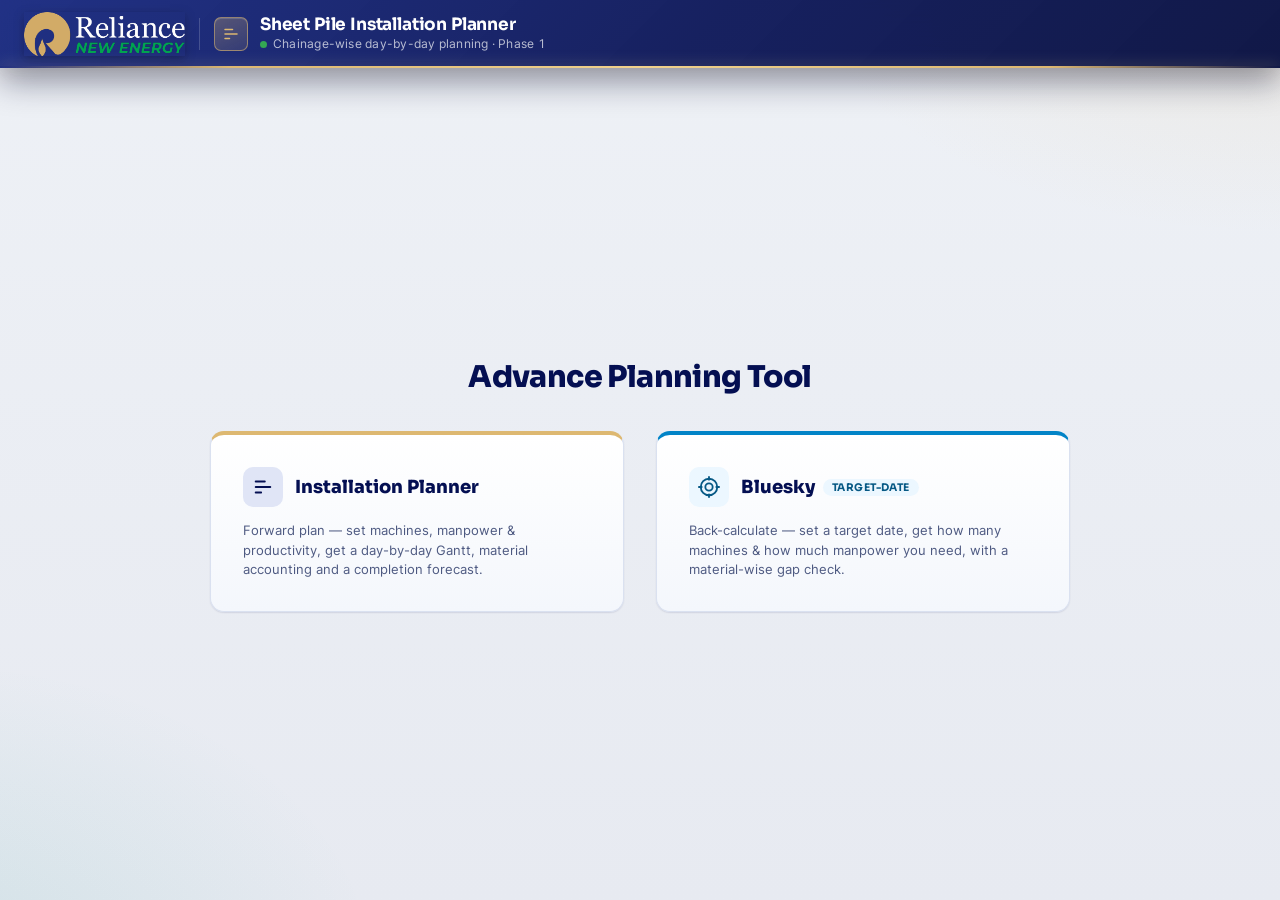
==== commit 81c655fc: "Ui fixes" ====
--- a/index.html
+++ b/index.html
@@ -4,7 +4,7 @@
   <meta charset="UTF-8" />
   <meta name="viewport" content="width=device-width, initial-scale=1.0" />
   <title>Sheet Pile Installation Planner</title>
-  <link rel="stylesheet" href="styles.css?v=113" />
+  <link rel="stylesheet" href="styles.css?v=152" />
   <!--
     SheetJS (xlsx) is vendored locally in ./vendor so the app works fully offline.
     If you prefer the CDN, replace the src below with:
@@ -41,7 +41,7 @@
   <section class="home" id="homePicker">
     <div class="home__inner">
       <h2 class="home__title">Advance Planning Tool</h2>
-      <p class="home__sub">Two ways to plan sheet-pile installation.</p>
+      <p class="home__sub"></p><n><n></n></n></p>
       <div class="home__cards">
         <button type="button" class="modcard" data-module="planner">
           <span class="modcard__head">
@@ -120,7 +120,7 @@
             <svg class="bs-panel__ico" viewBox="0 0 24 24" fill="none" stroke="currentColor" stroke-width="2" stroke-linecap="round" stroke-linejoin="round"><path d="M13 2 4 14h6l-1 8 9-12h-6l1-8z"/></svg>
             Plan Parameters
           </span>
-          <span class="bs-panel__hint">Onsite last-7-day averages &middot; edit as needed</span>
+          <span class="bs-panel__hint"></span>
           <span class="bs-panel__chev" aria-hidden="true">
             <svg viewBox="0 0 24 24" fill="none" stroke="currentColor" stroke-width="2.2" stroke-linecap="round" stroke-linejoin="round"><path d="M6 9l6 6 6-6"/></svg>
           </span>
@@ -131,53 +131,38 @@
             <p class="placeholder" id="paramsPlaceholder">Loading data from ./data/ &hellip;</p>
 
             <div id="paramsForm" hidden>
-              <div class="pl-cols">
-                <!-- Column 1 — scope -->
-                <div class="bs-col">
-                  <div class="field">
-                    <span class="field__label">Chainage Priority <span class="field__tag">select one or more</span></span>
-                    <div class="ms" id="pPriorityMS">
-                      <div class="ms__control" id="pPriorityControl" tabindex="0" role="button" aria-haspopup="listbox" aria-expanded="false">
-                        <span class="ms__pills" id="pPriorityPills"></span>
-                        <span class="ms__arrow" aria-hidden="true">
-                          <svg viewBox="0 0 24 24" fill="none" stroke="currentColor" stroke-width="2" stroke-linecap="round" stroke-linejoin="round"><path d="M6 9l6 6 6-6"/></svg>
-                        </span>
-                      </div>
-                      <div class="ms__menu" id="pPriorityMenu" hidden role="listbox" aria-multiselectable="true"></div>
-                    </div>
-                  </div>
-                  <div class="field">
-                    <span class="field__label">Plan Period</span>
-                    <div class="radiorow" id="pPeriod">
-                      <label class="radio"><input type="radio" name="period" value="2" checked /> 2 weeks</label>
-                      <label class="radio"><input type="radio" name="period" value="3" /> 3 weeks</label>
-                    </div>
-                  </div>
-                  <div class="field">
-                    <label class="field__label" for="pStart">Plan Start Date <span class="field__tag">Mondays only</span></label>
-                    <input type="date" id="pStart" class="input" />
-                    <p class="field__hint" id="pStartHint">Default = first Monday after the latest dated record.</p>
-                  </div>
-                </div>
-
-                <div class="bs-col__divider" aria-hidden="true"></div>
-
-                <!-- Column 2 — resources. Two paired rows (each one aligned slot) so the
-                     rows line up with Column 1's single-field slots. -->
-                <div class="bs-col">
-                  <div class="field-pair">
+              <div class="pl-grid">
+                <!-- LEFT — Plan Inputs (scope + work calendar) -->
+                <div class="pl-card pl-card--inputs">
+                  <div class="pl-card__head">
+                    <span class="pl-card__title">Plan Inputs</span>
+                  </div>
+                  <div class="pl-card__body">
                     <div class="field">
-                      <label class="field__label" for="pMachines">Machines Deployable</label>
-                      <input type="number" id="pMachines" class="input" min="0" step="1" />
-                      <p class="field__hint" id="pMachinesHint">7-day onsite Avg</p>
+                      <span class="field__label">Chainage Priority</span>
+                      <div class="ms" id="pPriorityMS">
+                        <div class="ms__control" id="pPriorityControl" tabindex="0" role="button" aria-haspopup="listbox" aria-expanded="false">
+                          <span class="ms__pills" id="pPriorityPills"></span>
+                          <span class="ms__arrow" aria-hidden="true">
+                            <svg viewBox="0 0 24 24" fill="none" stroke="currentColor" stroke-width="2" stroke-linecap="round" stroke-linejoin="round"><path d="M6 9l6 6 6-6"/></svg>
+                          </span>
+                        </div>
+                        <div class="ms__menu" id="pPriorityMenu" hidden role="listbox" aria-multiselectable="true"></div>
+                      </div>
                     </div>
                     <div class="field">
-                      <label class="field__label" for="pManpower">Manpower</label>
-                      <input type="number" id="pManpower" class="input" min="0" step="1" />
-                      <p class="field__hint" id="pManpowerHint">7-day onsite Avg</p>
-                    </div>
-                  </div>
-                  <div class="field-pair">
+                      <span class="field__label">Plan Period</span>
+                      <div class="radiorow" id="pPeriod">
+                        <label class="radio"><input type="radio" name="period" value="2" checked /> 2 weeks</label>
+                        <label class="radio"><input type="radio" name="period" value="3" /> 3 weeks</label>
+                        <label class="radio"><input type="radio" name="period" value="4" /> 4 weeks</label>
+                      </div>
+                    </div>
+                    <div class="field">
+                      <label class="field__label" for="pStart">Plan Start Date</label>
+                      <input type="date" id="pStart" class="input" />
+                      <p class="field__hint" id="pStartHint">Default = first Monday after the latest dated record.</p>
+                    </div>
                     <div class="field">
                       <span class="field__label">Work Days / week</span>
                       <div class="ms ms--plain" id="pWorkDaysMS">
@@ -190,6 +175,7 @@
                         <div class="ms__menu" id="pWorkDaysMenu" hidden role="listbox"></div>
                       </div>
                       <input type="hidden" id="pWorkDays" value="6" />
+                      <p class="field__hint">Select Desired Work Week</p>
                     </div>
                     <div class="field">
                       <label class="field__label" for="pWorkhours">Workhours / day</label>
@@ -197,61 +183,105 @@
                       <p class="field__hint" id="pWorkhoursHint">7-day onsite Avg</p>
                     </div>
                   </div>
-                  <div class="notice notice--warn" id="capNotice" hidden></div>
-                  <div class="field">
-                    <label class="field__label" for="pProductivity">
-                      Productivity <span class="field__tag">piles / machine / hour</span>
-                      <span class="info" id="prodInfo" tabindex="0">&#9432;<span class="info__pop" id="prodInfoPop"></span></span>
-                      <span class="seg seg--tight" id="pProdWindowSeg">
+                </div>
+
+                <!-- MIDDLE — SDP averages (read-only) over editable Plan Parameters -->
+                <div class="pl-col">
+                  <!-- Dark card: on-site SDP averages (read-only reference) -->
+                  <div class="pl-card pl-card--avg">
+                    <div class="pl-card__head pl-card__head--dark">
+                      <span class="pl-card__title pl-card__title--light" id="avgTableHeading">7 Day On-site Average as Per SDP</span>
+                      <span class="seg seg--tight seg--onDark" id="pProdWindowSeg">
                         <button type="button" class="seg__btn is-active" data-window="7">Last 7 days</button>
                         <button type="button" class="seg__btn" data-window="30">Last 30 days</button>
                       </span>
-                    </label>
-                    <input type="number" id="pProductivity" class="input" min="0.001" step="0.001" />
-                    <p class="field__hint" id="pProductivityHint">Onsite Avg (last 7 days)</p>
-                  </div>
-                </div>
-
-                <div class="bs-col__divider" aria-hidden="true"></div>
-
-                <!-- Column 3 — adjustments -->
-                <div class="bs-col">
-                  <div class="field">
-                    <span class="field__label">Hindrances <span class="field__tag">plan-wide</span></span>
-                    <div id="hindranceList" class="hindrance-list"></div>
-                    <button type="button" id="addHindranceBtn" class="btn btn--ghost btn--sm">+ Add hindrance</button>
-                  </div>
-                  <!-- Ramp-up settings inputs are kept in the DOM (hidden) so the engine
-                       and the live curve still use their default values; only the
-                       Ramp-up curve preview is shown to the planner. -->
-                  <div hidden id="rampInputs">
-                    <div class="field-grid">
-                      <div class="field">
-                        <label class="field__label" for="pRampN">Days to steady-state (n)</label>
-                        <input type="number" id="pRampN" class="input" min="0" step="1" value="7" />
-                      </div>
-                      <div class="field">
-                        <label class="field__label" for="pPrevMachines">Machines from previous plan</label>
-                        <input type="number" id="pPrevMachines" class="input" min="0" step="1" />
-                        <p class="field__hint" id="pPrevHint">from localStorage / first run = machines</p>
-                      </div>
-                    </div>
-                    <div class="field">
-                      <label class="field__label" for="pRampProfile">Ramp profile (day 0&hellip;n multipliers)</label>
-                      <input type="text" id="pRampProfile" class="input input--mono" value="0.45, 0.58, 0.70, 0.80, 0.88, 0.94, 0.98, 1.00" />
-                    </div>
-                  </div>
-                  <div class="field">
-                    <label class="field__label">Ramp-up curve <span class="field__tag">live preview</span></label>
-                    <div class="ramp-chart" id="rampChart"></div>
-                  </div>
-                </div>
-              </div>
-
-              <div class="bs-actions" id="paramsFoot" hidden>
-                <button type="button" id="generateBtn2" class="btn btn--primary bs-process">
-                  <svg class="btn-ico" viewBox="0 0 24 24" fill="none" stroke="currentColor" stroke-width="2" stroke-linecap="round" stroke-linejoin="round"><path d="M13 2 4 14h6l-1 8 9-12h-6l1-8z"/></svg><span>Process Plan</span>
-                </button>
+                    </div>
+                    <div class="pl-tiles">
+                      <div class="pl-tile">
+                        <span class="pl-tile__label">Productivity</span>
+                        <span class="pl-tile__value" id="avgProd">&mdash;</span>
+                        <span class="pl-tile__unit">piles / mch / hr</span>
+                      </div>
+                      <div class="pl-tile">
+                        <span class="pl-tile__label">Machine</span>
+                        <span class="pl-tile__value" id="avgMachine">&mdash;</span>
+                        <span class="pl-tile__unit">nos</span>
+                      </div>
+                      <div class="pl-tile">
+                        <span class="pl-tile__label">Manpower</span>
+                        <span class="pl-tile__value" id="avgManpower">&mdash;</span>
+                        <span class="pl-tile__unit">nos</span>
+                      </div>
+                    </div>
+                  </div>
+
+                  <!-- Plan Parameters (EDITABLE user inputs) — the engine uses THESE values.
+                       Manpower is derived (machine × 6) and read-only. -->
+                  <div class="pl-card pl-card--planned">
+                    <div class="pl-card__head">
+                      <span class="pl-card__title">Plan Parameters</span>
+                    </div>
+                    <div class="pl-tiles">
+                      <div class="pl-tile pl-tile--edit">
+                        <span class="pl-tile__label">Productivity</span>
+                        <input type="number" id="pProductivity" class="pl-tile__input" min="0.001" step="0.001" placeholder="--" inputmode="decimal" />
+                        <span class="pl-tile__unit">piles / mch / hr</span>
+                      </div>
+                      <div class="pl-tile pl-tile--edit">
+                        <span class="pl-tile__label">Machine</span>
+                        <input type="number" id="pMachines" class="pl-tile__input" min="0" step="1" placeholder="--" inputmode="numeric" />
+                        <span class="pl-tile__unit">nos</span>
+                      </div>
+                      <div class="pl-tile pl-tile--edit pl-tile--ro">
+                        <span class="pl-tile__label">Manpower</span>
+                        <input type="number" id="pManpower" class="pl-tile__input" min="0" step="1" placeholder="--" readonly title="Auto = Machine × 6" />
+                        <span class="pl-tile__unit">nos &middot; auto (machine &times; 6)</span>
+                      </div>
+                    </div>
+                    <div class="notice notice--warn" id="capNotice" hidden></div>
+                  </div>
+                </div>
+
+                <!-- RIGHT — ramp-up curve over hindrances / constraints -->
+                <div class="pl-col">
+                  <div class="pl-card pl-card--ramp">
+                    <div class="pl-card__head">
+                      <span class="pl-card__title">Ramp-up Curve</span>
+                      <span class="field__tag">live preview</span>
+                    </div>
+                    <div class="pl-card__body">
+                      <p class="field__hint">Required for new machines</p>
+                      <div class="ramp-chart" id="rampChart"></div>
+                    </div>
+                  </div>
+                  <div class="pl-card pl-card--hind">
+                    <div class="pl-card__head">
+                      <span class="pl-card__title">Hindrances</span>
+                      <span class="field__tag">plan-wide</span>
+                    </div>
+                    <div class="pl-card__body">
+                      <div id="hindranceSummary" class="hind-summary"></div>
+                      <button type="button" id="openHindranceModalBtn" class="btn btn--ghost btn--sm">+ Add hindrance</button>
+                    </div>
+                  </div>
+                </div>
+
+                <div class="bs-actions" id="paramsFoot" hidden>
+                  <button type="button" id="generateBtn2" class="btn btn--primary bs-process">
+                    <svg class="btn-ico" viewBox="0 0 24 24" fill="none" stroke="currentColor" stroke-width="2" stroke-linecap="round" stroke-linejoin="round"><path d="M13 2 4 14h6l-1 8 9-12h-6l1-8z"/></svg><span>Process Plan</span>
+                  </button>
+                  <button type="button" id="resetPlanBtn" class="btn btn--ghost bs-reset" title="Clear the generated plan and reset the Plan Parameters back to defaults">
+                    <svg class="btn-ico" viewBox="0 0 24 24" fill="none" stroke="currentColor" stroke-width="2" stroke-linecap="round" stroke-linejoin="round"><path d="M3 12a9 9 0 1 0 3-6.7L3 8"/><path d="M3 3v5h5"/></svg><span>Reset</span>
+                  </button>
+                </div>
+
+                <!-- Ramp-up inputs kept in the DOM (hidden) so the engine + live curve still use them. -->
+                <div hidden id="rampInputs">
+                  <input type="number" id="pRampN" min="0" step="1" value="7" />
+                  <input type="number" id="pPrevMachines" min="0" step="1" />
+                  <p id="pPrevHint"></p>
+                  <input type="text" id="pRampProfile" value="0.45, 0.58, 0.70, 0.80, 0.88, 0.94, 0.98, 1.00" />
+                </div>
               </div>
             </div>
           </div>
@@ -269,15 +299,30 @@
           <!-- Plan summary: headline + KPI tiles, populated on Generate. -->
           <div class="plan-summary" id="planSummary" hidden></div>
 
-          <!-- View switcher (Gantt / Material / Table / Map) — sits below the forecast. -->
+          <!-- Priority & material-wise check — remaining demand vs on-site + in-transit. -->
+          <section class="mcheck" id="materialCheckCard" hidden>
+            <div class="mcheck__head">
+              <h3 class="mcheck__title">Priority &amp; Material-wise Check</h3>
+              <!-- <span class="badge" id="materialCheckBadge"></span> -->
+            </div>
+            <div class="mcheck__body">
+              <p class="hint" id="materialCheckHint" style="margin-bottom:12px"></p>
+              <div class="table-scroll" id="materialCheckScroll"></div>
+              <!-- <p class="field__hint" style="margin-top:8px">
+                <strong>Required</strong> = piles this plan needs for the material within the selected window (at the chosen machines &amp; productivity).
+                <strong>In stock</strong> = net Accepted-at-Site stock now. <strong>In transit</strong> = ordered material arriving within the window.
+                <strong>Gap / shortage</strong> = period demand not covered by stock + in-transit &mdash; these piles can't be installed until more material is ordered.
+                <strong>Work halts on</strong> = the day that material runs out at this plan's pace.
+              </p> -->
+            </div>
+          </section>
+
+          <!-- View switcher — Table (grouped by Machine) is default. -->
           <div class="view-toggle view-toggle--inpanel" id="viewToggle" hidden>
-            <button type="button" class="view-toggle__btn is-active" data-view="gantt">
-              <svg class="vt-ico" viewBox="0 0 24 24" fill="none" stroke="currentColor" stroke-width="2" stroke-linecap="round" stroke-linejoin="round"><line x1="4" y1="6" x2="14" y2="6"/><line x1="4" y1="12" x2="20" y2="12"/><line x1="4" y1="18" x2="10" y2="18"/></svg><span>Gantt</span>
-            </button>
             <button type="button" class="view-toggle__btn" data-view="material">
               <svg class="vt-ico" viewBox="0 0 24 24" fill="none" stroke="currentColor" stroke-width="2" stroke-linecap="round" stroke-linejoin="round"><path d="M12 2 3 7v10l9 5 9-5V7z"/><path d="M3 7l9 5 9-5"/><path d="M12 12v10"/></svg><span>Material</span>
             </button>
-            <button type="button" class="view-toggle__btn" data-view="table">
+            <button type="button" class="view-toggle__btn is-active" data-view="table">
               <svg class="vt-ico" viewBox="0 0 24 24" fill="none" stroke="currentColor" stroke-width="2" stroke-linecap="round" stroke-linejoin="round"><rect x="3" y="4" width="18" height="16" rx="2"/><line x1="3" y1="10" x2="21" y2="10"/><line x1="9" y1="4" x2="9" y2="20"/></svg><span>Table</span>
             </button>
             <button type="button" class="view-toggle__btn" data-view="map">
@@ -290,18 +335,6 @@
             <p>Load data, choose a priority, then <strong>Generate Plan</strong>.</p>
           </div>
 
-          <!-- Gantt -->
-          <div class="view view--gantt" id="ganttView" hidden>
-            <div class="gantt-controls">
-              <div class="seg" id="ganttColorMode">
-                <span class="seg__label">Color by:</span>
-                <button type="button" class="seg__btn is-active" data-mode="profile">Material</button>
-                <button type="button" class="seg__btn" data-mode="machine">Machine</button>
-              </div>
-              <div class="gantt-legend" id="ganttLegend"></div>
-            </div>
-            <div class="gantt-scroll" id="ganttScroll"></div>
-          </div>
 
           <!-- Material (day-by-day availability per profile) -->
           <div class="view view--material" id="materialView" hidden>
@@ -321,9 +354,9 @@
             <div class="table-controls">
               <label class="inline-field">Group by
                 <select id="tableGroup" class="input input--sm">
-                  <option value="date" selected>Date</option>
+                  <option value="date">Date</option>
                   <option value="chainage">Chainage</option>
-                  <option value="machine">Machine</option>
+                  <option value="machine" selected>Machine</option>
                 </select>
               </label>
               <span class="hint hint--inline" id="tableSummary"></span>
@@ -569,6 +602,29 @@
     </div>
   </div>
 
+  <!-- Hindrances popup (Installation Planner): edit plan-wide hindrances here.
+       The editable rows (#hindranceList) + the add-row button live inside this
+       modal; the card shows a read-only summary and the button that opens it. -->
+  <div class="modal-overlay" id="hindranceModal" hidden>
+    <div class="modal modal--hind" role="dialog" aria-modal="true" aria-labelledby="hindranceModalTitle">
+      <div class="modal__head">
+        <span id="hindranceModalTitle">Hindrances &middot; plan-wide</span>
+        <span class="modal__head-right">
+          <button type="button" class="modal__x" id="hindranceCloseX" aria-label="Close" title="Close">&times;</button>
+        </span>
+      </div>
+      <div class="modal__body" id="hindranceModalBody">
+        <p class="modal__hint">Add plan-wide hindrances (Political / Weather / Other). For each, set the days or hours lost, then pick the affected working dates in the calendar.</p>
+        <div id="hindranceList" class="hindrance-list"></div>
+        <button type="button" id="addHindranceBtn" class="btn btn--ghost btn--sm">+ Add hindrance</button>
+      </div>
+      <div class="modal__actions">
+        <span class="modal__spacer"></span>
+        <button type="button" id="hindranceDoneBtn" class="btn btn--primary">Done</button>
+      </div>
+    </div>
+  </div>
+
   <!-- Blocked-chainages popup (Installation Planner): a table of chainages that
        have no usable material, shown against their profile / item code / scope. -->
   <div class="modal-overlay" id="blockedModal" hidden>
@@ -615,10 +671,10 @@
        browsers don't run a stale copy. -->
   <script src="js/chainage_data.js?v=105"></script>
   <script src="js/util.js?v=122"></script>
-  <script src="js/data.js?v=122"></script>
-  <script src="js/engine.js?v=120"></script>
+  <script src="js/data.js?v=123"></script>
+  <script src="js/engine.js?v=131"></script>
   <script src="js/xer.js?v=105"></script>
-  <script src="js/ui.js?v=121"></script>
+  <script src="js/ui.js?v=146"></script>
   <!-- Bluesky target-date back-planner (loads after ui.js so it can read the shared store). -->
   <script src="js/bluesky.js?v=105"></script>
   <script src="js/bluesky_ui.js?v=108"></script>
--- a/styles.css
+++ b/styles.css
@@ -1,4 +1,4 @@
-/* =============================================================================
+﻿/* =============================================================================
    Sheet Pile Installation Planner — placeholder design system
    All colors, radii, spacing and typography live in :root so a real design
    system can be dropped in by swapping these custom properties.
@@ -439,9 +439,18 @@
 .radiorow .radio input { position: absolute; opacity: 0; pointer-events: none; }
 .radiorow .radio:hover { color: var(--navy); }
 .radiorow .radio:has(input:checked) {
-  background: #fff; color: var(--navy);
-  box-shadow: 0 2px 6px rgba(4,15,82,0.14); font-weight: 700;
-}
+  background: var(--grad-navy); color: #fff;
+  box-shadow: 0 2px 8px rgba(4,15,82,0.30); font-weight: 700;
+}
+
+/* Plan Period (Installation Planner) — compact segmented control: content-sized
+   segments with tight gap/padding, flat active pill (matches the design ref). */
+#pPeriod { width: auto; gap: 3px; padding: 0px; border-radius: 9px; }
+#pPeriod .radio { flex: 0 0 auto; padding: 7px 18px; font-size: 13px; border-radius: 0; }
+/* Joined segment corners: round only the outer edges. */
+#pPeriod .radio:first-child { border-radius: 6px 0 0 6px; }
+#pPeriod .radio:last-child { border-radius: 0 6px 6px 0; }
+#pPeriod .radio:has(input:checked) { box-shadow: 0 1px 3px rgba(4,15,82,0.22); }
 
 /* Auto-computed values render greyed (a "default"); once the planner edits a field
    it turns solid navy with a gold edge, and the hint reveals the original value. */
@@ -449,6 +458,8 @@
 .input.is-computed:focus { color: var(--navy); font-style: normal; }
 .input.is-edited { color: var(--navy); font-weight: 700; border-color: var(--gold); box-shadow: inset 3px 0 0 var(--gold); }
 .field__hint .hint-auto { color: var(--gold-600); font-weight: 700; }
+/* Plan Start Date + Workhours/Day: solid white fill, upright text (no grey wash / computed italic). */
+#pStart, #pWorkhours { background: #fff; font-style: normal; }
 
 /* Blocked-chainages shortcut (Validation → Material) */
 .blocked-note { display: flex; align-items: center; gap: var(--s-3); flex-wrap: wrap; margin-top: var(--s-3); padding: 11px 13px; background: var(--danger-bg); border: 1px solid #eeb3a8; border-radius: 9px; }
@@ -458,10 +469,11 @@
 /* Info tooltip */
 .info { position: relative; cursor: help; color: var(--info); margin-left: 4px; font-size: 13px; }
 .info__pop {
-  display: none; position: absolute; left: 0; top: 130%; z-index: 30;
-  width: 250px; padding: var(--s-3); border-radius: var(--r-md);
-  background: var(--navy); color: #eef2f7; font-size: 11.5px; font-weight: 400;
-  line-height: 1.5; box-shadow: var(--shadow-pop); border: 1px solid rgba(221,184,113,0.35);
+  display: none; position: absolute; left: 0; top: 150%; z-index: 500;
+  width: 180px; padding: 8px 10px; border-radius: var(--r-sm);
+  background: var(--navy); color: #eef2f7; font-size: 10px; font-weight: 400;
+  line-height: 1.45; box-shadow: var(--shadow-pop); border: 1px solid rgba(221,184,113,0.35);
+  white-space: normal; text-transform: none; letter-spacing: 0;
 }
 .info:hover .info__pop, .info:focus .info__pop { display: block; }
 
@@ -628,8 +640,8 @@
 .seg__btn:last-of-type { border-radius: 0 var(--r-sm) var(--r-sm) 0; border-left: none; }
 .seg__btn.is-active { background: var(--accent); color: #fff; border-color: var(--accent); }
 /* Compact variant for inline use next to a field label (e.g. productivity window toggle). */
-.seg--tight { margin-left: auto; }
-.seg--tight .seg__btn { padding: 2px 8px; font-size: 10px; font-weight: 600; text-transform: none; letter-spacing: 0; }
+.seg--tight { margin-left: auto; flex: none; white-space: nowrap; }
+.seg--tight .seg__btn { padding: 2px 8px; font-size: 10px; font-weight: 600; text-transform: none; letter-spacing: 0; white-space: nowrap; }
 .gantt-scroll { overflow: auto; max-height: 62vh; border: 1px solid var(--border); border-radius: var(--r-md); }
 .gantt-scroll svg { display: block; }
 .gantt-tip {
@@ -757,7 +769,7 @@
 .toast {
   position: fixed; bottom: var(--s-5); left: 50%; transform: translateX(-50%);
   background: var(--grad-navy); color: #fff; padding: 10px 18px; border-radius: var(--r-md);
-  font-size: 13px; box-shadow: var(--shadow-pop); z-index: 80; max-width: 80vw;
+  font-size: 13px; box-shadow: var(--shadow-pop); z-index: 120; max-width: 80vw;
   border: 1px solid rgba(221,184,113,0.4);
 }
 .toast.is-bad { background: var(--danger); }
@@ -821,6 +833,17 @@
 .modal__actions { display: flex; align-items: center; gap: var(--s-3); padding: var(--s-4) var(--s-5); border-top: 1px solid var(--border); background: var(--surface-2); }
 .modal__spacer { flex: 1; }
 
+/* Hindrances popup: comfortable width for the day calendar; body scrolls when
+   several hindrance rows are added. */
+.modal--hind { max-width: 620px; }
+#hindranceModalBody { max-height: 68vh; overflow-y: auto; }
+
+/* Read-only hindrance chips shown on the Hindrances card. */
+.hind-summary { display: flex; flex-wrap: wrap; gap: 6px; }
+.hind-chip { display: inline-flex; align-items: center; gap: 6px; background: var(--accent-100); border: 1px solid #cdd6f2; border-radius: 999px; padding: 4px 11px; font-size: 12px; }
+.hind-chip__type { font-weight: 700; color: var(--accent); }
+.hind-chip__meta { color: var(--text-muted); }
+
 /* decisions list in the validation panel */
 .decisionlist { list-style: none; padding: 0; margin: var(--s-2) 0 0; display: flex; flex-direction: column; gap: var(--s-2); }
 .decision { display: flex; gap: var(--s-3); align-items: flex-start; padding: 8px 10px; border-radius: var(--r-sm); border: 1px solid var(--border); background: var(--surface-2); }
@@ -949,6 +972,163 @@
   .pl-cols .bs-col > .field, .pl-cols .bs-col > .field-pair { min-height: 0; }
 }
 
+/* ---- Plan Parameters v3: three-column card grid ---------------------------
+   Left  : Plan Inputs card (scope + work calendar)
+   Middle: dark SDP-averages card (read-only) over editable Plan Parameters
+   Right : Ramp-up curve card over Hindrances card                              */
+.pl-grid {
+  display: grid;
+  grid-template-columns: minmax(240px, 0.95fr) minmax(0, 1.32fr) minmax(0, 1.12fr);
+  grid-template-rows: auto auto;
+  gap: var(--s-3);
+  align-items: start;
+}
+.pl-col { display: flex; flex-direction: column; gap: var(--s-3); min-width: 0; }
+/* Left inputs card fills its column (spanning the actions row below the middle/right cards). */
+.pl-card--inputs { grid-column: 1; grid-row: 1 / 3; align-self: stretch; }
+.pl-col { grid-row: 1; }
+
+/* Card shell */
+.pl-card {
+  display: flex; flex-direction: column; min-width: 0;
+  background: var(--surface);
+  border: 1px solid var(--border);
+  border-radius: var(--r-lg);
+  box-shadow: 0 10px 26px rgba(4,15,82,0.12), 0 2px 6px rgba(4,15,82,0.07);
+  overflow: hidden;
+}
+.pl-card__head {
+  display: flex; align-items: center; justify-content: space-between; gap: var(--s-3);
+  padding: 11px var(--s-4);   /* uniform head padding across all cards */
+  min-height: 42px;           /* consistent header height so badges line up */
+}
+.pl-card__title {
+  font-family: var(--display); font-size: 12.5px; font-weight: 700;
+  text-transform: uppercase; letter-spacing: .06em; color: var(--navy);
+  display: inline-flex; align-items: center; gap: var(--s-2);
+}
+.pl-card__title::before { content: ""; width: 4px; height: 15px; border-radius: 2px; background: var(--grad-gold); flex: none; }
+.pl-card__body { padding: 6px var(--s-4) var(--s-4); display: flex; flex-direction: column; gap: var(--s-3); }
+/* Spacing inside the panel is owned by the card/body gap, not the global field margin. */
+.pl-card .field { margin-bottom: 0; }
+/* Compact density in the Plan Parameters panel so the panel + footer fit the
+   viewport without scrolling (tighter labels, hints, inputs and dropdowns). */
+#paramsCard .bs-panel__body { padding: var(--s-4); }
+.pl-card .field__label { margin-bottom: 5px; }
+.pl-card .field__hint { margin-top: 3px; }
+.pl-card .input { padding: 9px 12px; }
+.pl-card .ms__control { min-height: 38px; border-radius: 9px; }
+/* Golden hover border to match the .input fields (e.g. Workhours/day). */
+.pl-card .ms__control:hover { border-color: var(--gold-300); }
+
+/* SDP on-site averages — white card body, navy header band, navy stat tiles */
+.pl-card--avg { background: var(--surface); border-color: var(--border); }
+.pl-card__head--dark { padding: 13px var(--s-4); background: var(--grad-navy); }
+/* Smaller heading + keep the 7/30-day toggle inline on one row (no wrapping). */
+.pl-card__head--dark { flex-wrap: nowrap; }
+.pl-card__title--light { color: #fff; font-size: 10.5px; letter-spacing: .02em; white-space: nowrap; }
+.pl-card__title--light::before { background: var(--grad-gold); }
+.pl-card--avg .info { color: rgba(255,255,255,0.82); }
+
+/* Three stat tiles */
+.pl-tiles { display: grid; grid-template-columns: repeat(3, 1fr); gap: var(--s-3); padding: 8px var(--s-4) var(--s-4); }
+.pl-tile {
+  display: flex; flex-direction: column; gap: 7px; min-width: 0;
+  padding: 13px 14px 12px; border-radius: var(--r-md);
+  background: var(--surface); border: 1px solid var(--border);
+}
+.pl-card--avg .pl-tile { background: var(--grad-navy); border-color: transparent; }
+.pl-tile__label {
+  font-size: 10.5px; font-weight: 700; letter-spacing: .05em; text-transform: uppercase;
+  color: var(--text-muted); display: inline-flex; align-items: center; gap: 4px;
+}
+.pl-card--avg .pl-tile__label { color: rgba(219,226,244,0.72); }
+.pl-tile__value {
+  font-family: var(--display); font-size: 26px; font-weight: 800; line-height: 1;
+  color: var(--navy); font-variant-numeric: tabular-nums; letter-spacing: -.01em;
+}
+.pl-card--avg .pl-tile__value { color: #fff; }
+.pl-tile__unit { font-size: 10px; color: var(--text-faint); }
+.pl-card--avg .pl-tile__unit { color: rgba(219,226,244,0.5); }
+
+/* Editable tile inputs — styled to read as the big stat number, borderless in-tile */
+.pl-tile--edit:focus-within { border-color: var(--gold); box-shadow: 0 0 0 3px rgba(221,184,113,0.24); }
+.pl-tile__input {
+  width: 100%; border: none; background: transparent; padding: 0; margin: 0;
+  font-family: var(--display); font-size: 26px; font-weight: 800; line-height: 1;
+  color: var(--navy); font-variant-numeric: tabular-nums; letter-spacing: -.01em;
+}
+.pl-tile__input:focus { outline: none; }
+.pl-tile__input::placeholder { color: var(--text-faint); font-weight: 800; opacity: 1; letter-spacing: .08em; }
+.pl-tile__input::-webkit-outer-spin-button, .pl-tile__input::-webkit-inner-spin-button { -webkit-appearance: none; margin: 0; }
+.pl-tile__input[type="number"] { -moz-appearance: textfield; }
+.pl-tile--ro { background: var(--surface-2); }
+.pl-tile--ro .pl-tile__input { color: #55618a; }
+
+/* Cap-capacity warning sits below the planned tiles, inside the card */
+.pl-card--planned .notice { margin: 0 var(--s-4) var(--s-4); }
+
+/* Ramp curve fills its card body */
+.pl-card--ramp .ramp-chart { width: 100%; }
+.pl-card--hind .hindrance-list { margin-bottom: var(--s-2); max-height: 360px; overflow-y: auto; overflow-x: hidden; padding-right: 4px; }
+/* Hindrances card: body fills the card height so the "+ Add hindrance" button sits pinned at the bottom, below the summary chips. */
+.pl-card--hind .pl-card__body { flex: 1 1 auto; }
+.pl-card--hind #openHindranceModalBtn { margin-top: auto; }
+
+/* Match the height of the SDP-average card and the Ramp-up curve card (the top
+   card of each of the two right-hand columns): grow the SDP card and shrink the
+   Ramp-up card so both meet at the same height. */
+.pl-card--avg, .pl-card--ramp { height: 205px; }
+.pl-card--avg .pl-tiles { flex: 1 1 auto; }
+.pl-card--avg .pl-tile { justify-content: center; }
+.pl-card--ramp .pl-card__body { flex: 1 1 auto; min-height: 0; }
+.pl-card--ramp .ramp-chart { flex: 1 1 auto; min-height: 0; display: flex; }
+.pl-card--ramp .ramp-chart svg { width: 100%; height: 100%; }
+
+/* Match the Hindrances card height to the Plan Parameters card (bottom card of
+   each right-hand column). Plan Parameters is pinned to a constant height (its
+   Manpower unit wraps to two lines at narrower widths, so its natural height
+   varies 172–186px); Hindrances uses that as a min-height so the two always
+   match yet Hindrances can still grow as hindrance rows are added. */
+.pl-card--planned { height: 186px; }
+.pl-card--hind { min-height: 186px; }
+
+/* SDP averages toggle on the dark card */
+.seg--onDark .seg__btn { border-color: rgba(255,255,255,0.24); background: rgba(255,255,255,0.10); color: rgba(255,255,255,0.78); }
+.seg--onDark .seg__btn:hover { color: #fff; }
+.seg--onDark .seg__btn.is-active { background: #fff; color: var(--navy); border-color: #fff; }
+
+@media (max-width: 1080px) {
+  .pl-grid { grid-template-columns: 1fr; grid-template-rows: none; }
+  .pl-card--inputs, .pl-col, #paramsFoot { grid-column: auto; grid-row: auto; }
+}
+@media (max-width: 560px) {
+  .pl-tiles { grid-template-columns: 1fr; }
+}
+
+/* Process / Reset actions sit below the SDP-averages + Plan-Parameters section,
+   spanning the middle AND right columns: Process Plan fills the width with Reset
+   beside it. Spacing above is owned by the grid gap, so no divider/margin here. */
+#paramsFoot { grid-column: 2 / 4; grid-row: 2; justify-content: flex-start; gap: var(--s-2); margin-top: 0; padding-top: 0; border-top: 0; }
+#paramsFoot .bs-process { flex: 0 0 auto; min-width: 220px; }
+#paramsFoot .bs-reset { flex: 0 0 auto; min-width: 220px; justify-content: center; font-size: 14px; padding: 12px 28px; }
+
+/* Priority & material-wise check card (shown after the plan summary) */
+.mcheck { margin: 0 0 var(--s-4); border: 1px solid var(--border); border-radius: var(--r-lg); overflow: hidden; box-shadow: var(--shadow-sm); }
+.mcheck__head { display: flex; align-items: center; justify-content: space-between; gap: var(--s-3); padding: 12px var(--s-4); background: linear-gradient(180deg, #17307e, #0e2064); }
+.mcheck__title { font-family: var(--display); font-size: 12.5px; font-weight: 700; text-transform: uppercase; letter-spacing: .06em; color: #fff; }
+.mcheck__body { padding: var(--s-4); }
+.cell-bad { color: var(--danger); font-weight: 700; }
+
+/* Hindrances + ramp curve below the averages table */
+.pl-adjust { display: grid; grid-template-columns: 1fr 1fr; gap: var(--s-5); align-items: start; }
+.pl-adjust .field { margin-bottom: 0; }
+@media (max-width: 980px) {
+  .pl-2col { grid-template-columns: 1fr; gap: var(--s-4); }
+  .pl-main { grid-template-columns: 1fr; }
+  .pl-adjust { grid-template-columns: 1fr; }
+}
+
 /* ---- Collapsible input panel (centered on top) ---- */
 .bs-panel {
   width: 100%; margin: 0;
@@ -1004,7 +1184,7 @@
 }
 
 /* ---- Process Plan button, centered ---- */
-.bs-actions { display: flex; justify-content: center; margin-top: var(--s-5); padding-top: var(--s-4); border-top: 1px dashed var(--border); }
+.bs-actions { display: flex; justify-content: center; gap: var(--s-3); margin-top: var(--s-5); padding-top: var(--s-4); border-top: 1px dashed var(--border); }
 .bs-process { min-width: 240px; justify-content: center; font-size: 14px; padding: 12px 28px; }
 
 /* ---- Priority multiselect dropdown ---- */
@@ -1052,8 +1232,13 @@
 /* Plain variant: no pill chip in the control, no check/radio indicator in the menu —
    just the current value as text and a highlighted row for the selected option. */
 .ms--plain .ms__pills { font-size: 14px; font-weight: 600; color: var(--navy); }
+/* Work Days / week value: match the Workhours/day field (not bold, muted colour). */
+.pl-card .ms--plain .ms__pills { font-weight: 500; color: var(--text-muted); }
 .ms--plain .ms__check { display: none; }
 .ms--plain .ms__opt.is-sel .ms__opt-name { color: var(--accent); font-weight: 700; }
+/* Work Days / week menu options: same muted colour as the field value. */
+.pl-card .ms--plain .ms__opt-name,
+.pl-card .ms--plain .ms__opt.is-sel .ms__opt-name { color: var(--text-muted); font-weight: 500; }
 
 /* ---- Entrance animations ---- */
 @keyframes bs-rise { from { opacity: 0; transform: translateY(12px); } to { opacity: 1; transform: none; } }
